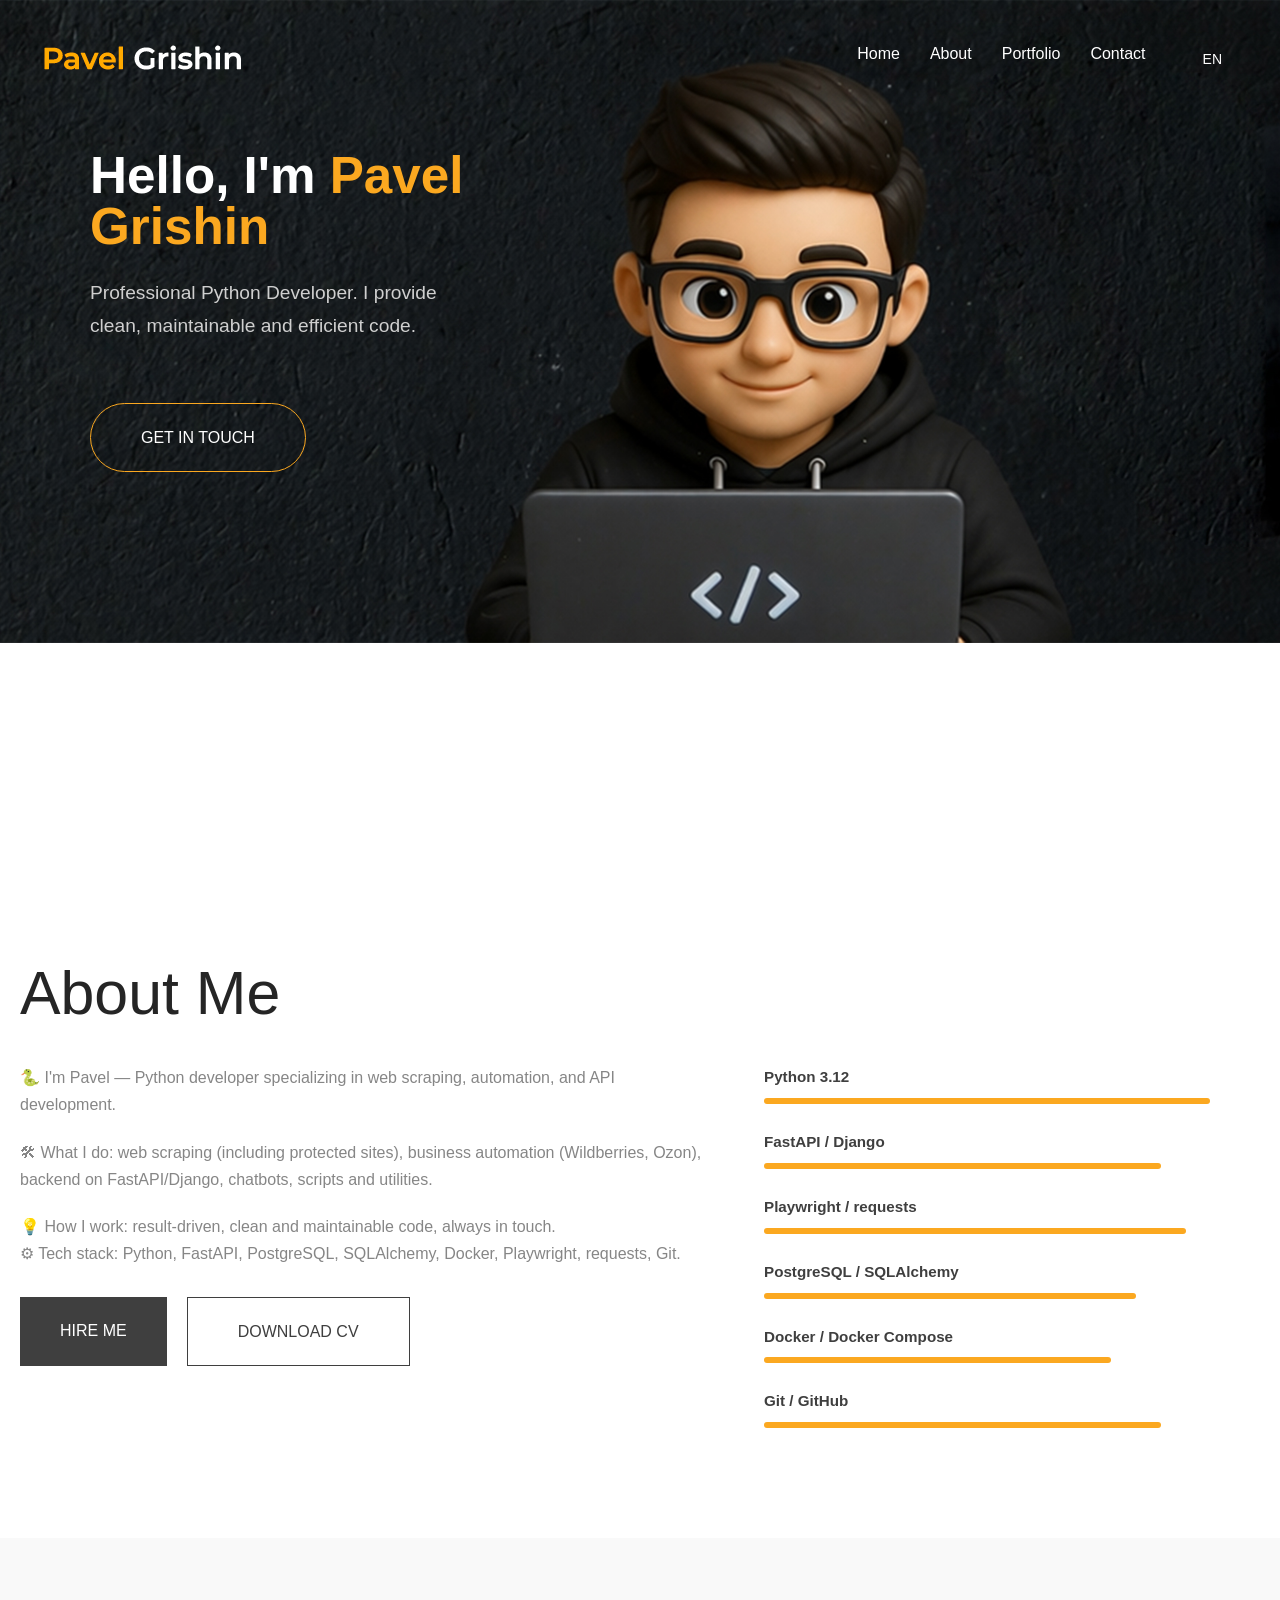
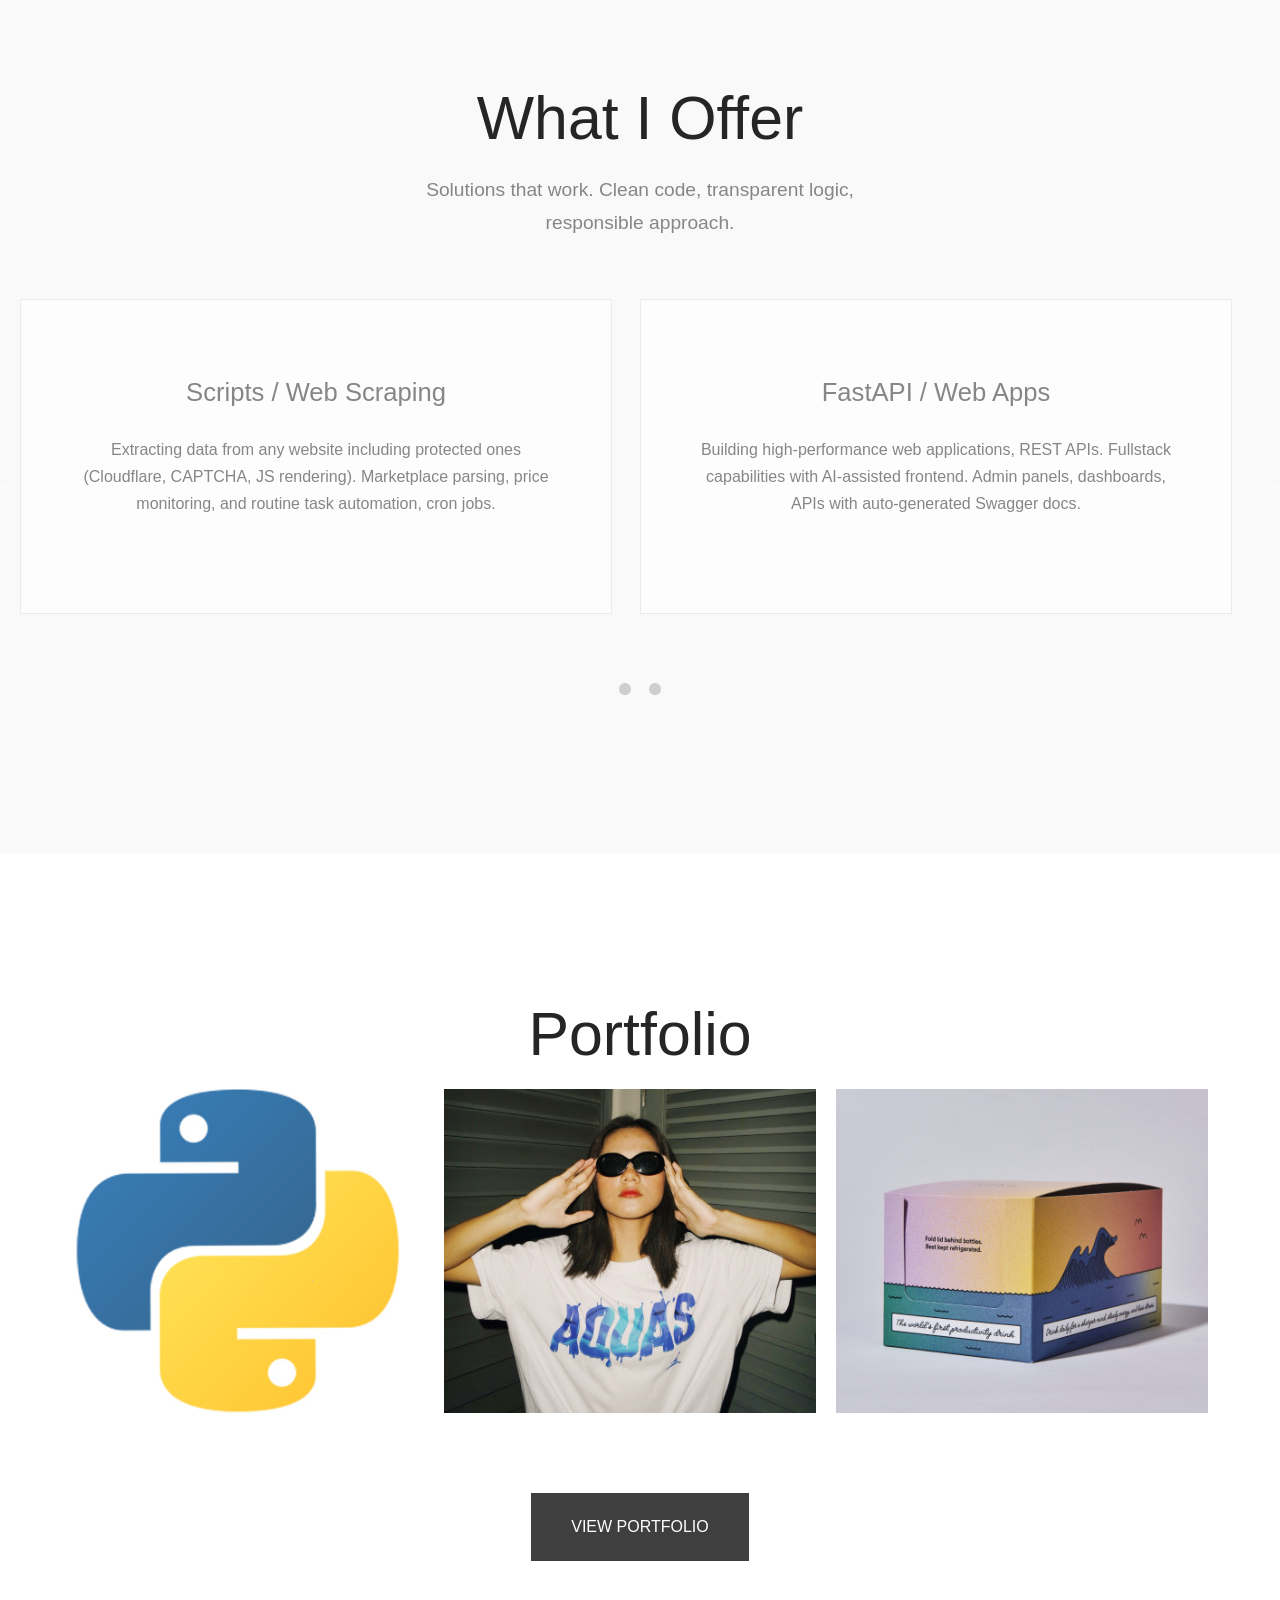
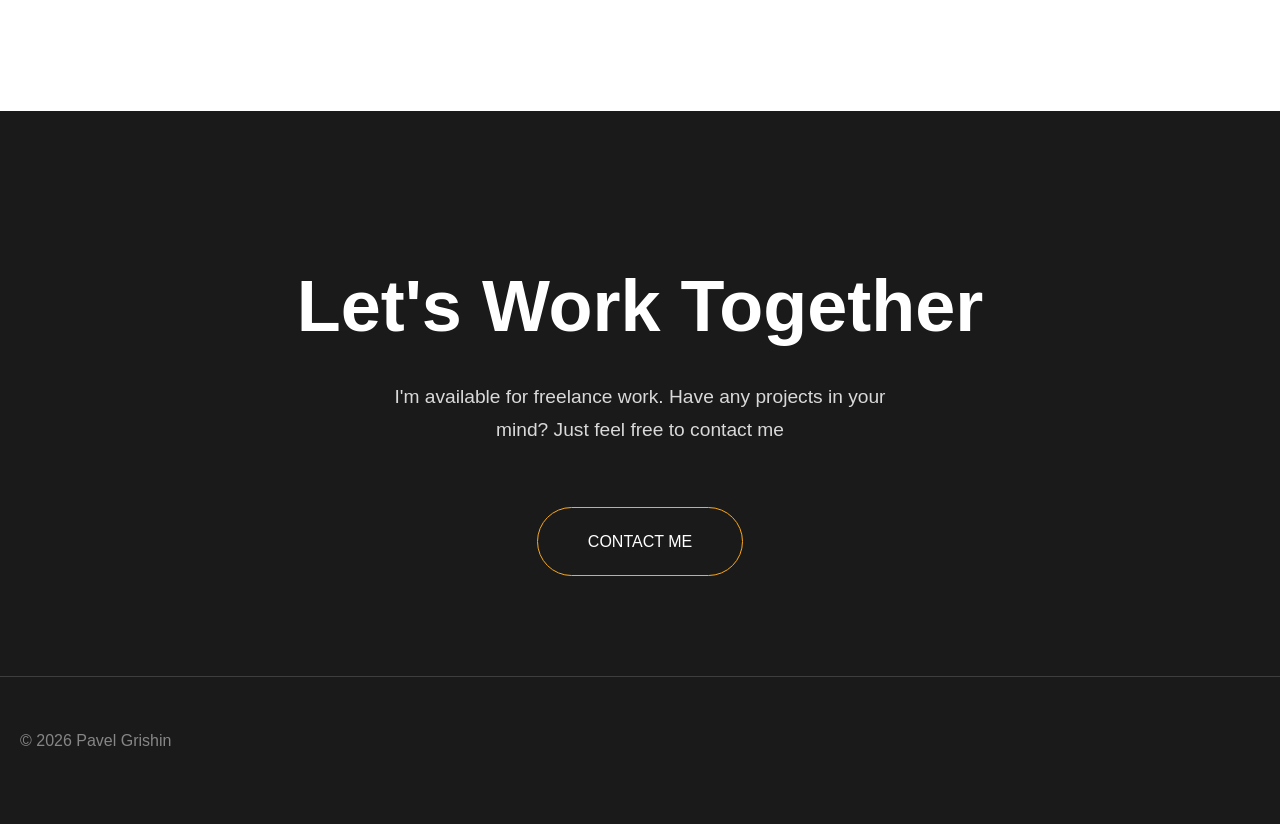
==== templates/index.html @ ac342a8e "Create admin panel" ====
<!DOCTYPE html>
<html>
<head>
	<title>Portfolio V2</title>

    <meta charset="utf-8">
    <meta http-equiv="X-UA-Compatible" content="IE=edge">
    <meta name="viewport" content="width=device-width, initial-scale=1.0">
    <meta name="format-detection" content="telephone=no">
    <meta name="apple-mobile-web-app-capable" content="yes">
    <meta name="author" content="">
    <meta name="keywords" content="">
    <meta name="description" content="">

    <link rel="stylesheet" type="text/css" href="../static/css/normalize.css">
	<link rel="stylesheet" type="text/css" href="../static/icomoon/icomoon.css">
    <link rel="stylesheet" type="text/css" href="../static/css/vendor.css">
    <link rel="stylesheet" type="text/css" href="../static/style.css">

	<!-- script
	================================================== -->
	<script src="../static/js/modernizr.js"></script>

    <script>
        document.addEventListener('DOMContentLoaded', function() {

            // Закрытие по крестику и фону
            var modal = document.getElementById('portfolioModal');
            if (!modal) return;

            modal.querySelector('.modal-close').addEventListener('click', function() {
                modal.classList.remove('active');
                document.body.style.overflow = '';
            });

            modal.querySelector('.modal-backdrop').addEventListener('click', function() {
                modal.classList.remove('active');
                document.body.style.overflow = '';
            });

            // Escape
            document.addEventListener('keydown', function(e) {
                if (e.key === 'Escape') {
                    document.getElementById('portfolioModal').classList.remove('active');
                    document.body.style.overflow = '';
                }
            });

            // Карточки — блокируем переходы + вешаем открытие
            document.querySelectorAll('.tab-element figure[data-project-id]').forEach(function(f) {
                var id = f.getAttribute('data-project-id');

                f.addEventListener('click', function(e) {
                    e.preventDefault();
                    e.stopPropagation();

                    // Проверяем, загрузился ли основной скрипт с данными
                    if (typeof openPortfolioModal === 'function') {
                        openPortfolioModal(id);
                    }
                });
            });
        });
    </script>
    <!-- ============================================ -->

</head>
<body>

<div id="entire-wrapper">

<header id="header">
	<div class="header-wrap">
		<div class="main-logo">
			<a href="#">
				<img src="../static/images/main-logo.png" alt="logo">
			</a>
		</div><!--main-logo-->

		<nav id="navbar">
			<div class="top-menu" id="navigation">
				<ul class="menu-list">
					<li class="menu-item active"><a href="#home" data-effect="Home">Home</a></li>
					<li class="menu-item"><a href="#about-me" class="nav-link" data-effect="About Me">About</a></li>
					<li class="menu-item"><a href="#portfolio" class="nav-link" data-effect="Portfolio">Portfolio</a></li>
					<li class="menu-item"><a href="#contact" class="nav-link" data-effect="Contact">Contact</a></li>
				</ul>

				<div class="menu-icon">
					<a href="javascript:void(0);" class="bar-icon" onclick="e">
				    	<i class="icon icon-segment"></i>
				 	</a>
					<a href="javascript:void(0);" class="bar-icon" onclick="e">
				    	<i class="icon icon-close"></i>
				 	</a>
				</div>

			</div>
		</nav>

		<div class="lang-item">
    		<div class="lang-dropdown">
				<button class="lang-btn" id="langBtn">
            		EN <i class="icon icon-arrow-down"></i>
				</button>
        		<div class="lang-menu" id="langMenu">
            		<div data-lang="en">en English</div>
            		<div data-lang="ru">ru Русский</div>
				</div>
			</div>
		</div>

	</div><!--header-wrap-->
</header>

<div id="billboard">
	<img src="../static/images/main-banner.jpg" alt="post" class="banner-image">
	<div class="banner-content">

		<div class="banner-header">
			<h1>Hello, I’m <span class="colored">Pavel Grishin</span></h1>
			<p>Professional Python Developer. I provide clean, maintainable and efficient code.</p>
			<div class="btn-wrap">
				<a href="#" class="btn-outline-orange btn-pill">Get in touch</a>
			</div>
			<div class="socila-links">
    		<ul>
        		<li>
            		<a href="https://github.com/PavelGRI333" target="_blank">
                		<span class="iconify" data-icon="mdi:github"></span>
            		</a>
        		</li>
        		<li>
            		<a href="https://linkedin.com/in/PavelGRI333" target="_blank">
                		<span class="iconify" data-icon="mdi:linkedin"></span>
            		</a>
        		</li>
        		<li>
            		<a href="https://t.me/pavelgrishin" target="_blank">
                		<span class="iconify" data-icon="mdi:telegram"></span>
            		</a>
        		</li>
    		</ul>
			</div><!--socila-links-->
		</div><!--banner-header-->

	</div>
</div><!--billboard-->

<main id="main">

<section id="about-me">
	<div class="container">
		<div class="row">
			<div class="inner-content">
				<div class="section-header">
					<h2 class="section-title">About Me</h2>
				</div>
				<div class="person-information">
					<div class="description">
						<p>🐍 Python developer specializing in <strong>web scraping, automation, and API development</strong>.</p>
						<p><strong>🛠 Core:</strong> parsing (protected sites), business automation (WB/Ozon), backend (FastAPI/Django), chatbots, scripts.</p>
						<p><strong>💡 How I work:</strong> result-driven, clean code, always in touch.<br>
						<strong>⚙ Stack:</strong> Python, FastAPI, PostgreSQL, Docker, Playwright, Git.</p>
						<div class="general-button">
							<div class="btn-wrap">
								<a href="#" class="btn-accent">Hire Me</a>
							</div>
							<div class="btn-wrap">
								<a href="#" class="btn-outline-dark">Download CV</a>
							</div>
						</div>
					</div>
					<div class="skill-chart">
						<ul class="skill-chart-list">
    						<li>
								<div class="skill-title">Python 3.12</div>
								<span class="skill ninety-percent"></span>
    						</li>
    						<li>
        						<div class="skill-title">FastAPI / Django</div>
        						<span class="skill eighty-percent"></span>
													</li>
    						<li>
        						<div class="skill-title">Playwright / requests</div>
        						<span class="skill eighty-five-percent"></span>
    						</li>
    						<li>
        						<div class="skill-title">PostgreSQL / SQLAlchemy</div>
        						<span class="skill seventy-five-percent"></span>
    						</li>
    						<li>
       						<div class="skill-title">Docker / Docker Compose</div>
        						<span class="skill seventy-percent"></span>
    						</li>
    						<li>
        						<div class="skill-title">Git / GitHub</div>
        						<span class="skill eighty-percent"></span>
    						</li>
						</ul>
					</div>
				</div><!--person-information-->
			</div><!--inner-content-->
		</div>
	</div>
</section>

<section id="services">
	<div class="container">
		<div class="row">
			<div class="inner-content">
				<div class="section-header align-center">
					<h2 class="section-title">What I Offer</h2>
					<p>Things that I can do for my clients. Just make your good trust I love to provide quality works.</p>
				</div>
				<div class="service-slider grid">
					<div class="column">
						<span class="iconify" data-icon="devicon:python"></span>
						<h3>Scripts / Web scraping</h3>
						<p>Extracting data from any website including protected ones (Cloudflare, CAPTCHA, JS rendering). Marketplace parsing, price monitoring, and routine task automation, cron jobs.</p>
					</div>
					<div class="column">
						<span class="iconify" data-icon="devicon:fastapi"></span>
						<h3>FastAPI / Web Apps</h3>
						<p>Building high-performance web applications, REST APIs. Fullstack capabilities with AI-assisted frontend. Admin panels, dashboards, APIs with auto-generated Swagger docs.</p>
					</div>								
					<div class="column">
						<span class="iconify" data-icon="devicon:android"></span>
						<h3>Chatbots</h3>
						<p>Building smart bots for any platform with bot API: Telegram, Discord, etc. From simple to complex multi-step workflows with payments, notifications, and DB integration.</p>
					</div>	
					<div class="column">
						<span class="iconify" data-icon="devicon:docker"></span>
						<h3>Deployment / VPS Setup</h3>
						<p>Deploying and configuring services on VPS: Uvicorn/Gunicorn, PostgreSQL, Redis, Kafka, Docker & Docker-Compose for reproducible environments.</p>
					</div>
				</div><!--services-content-->
			</div>
		</div>
	</div>		
</section>

<section id="portfolio">			
    <div class="container">
        <div class="row">
            <div class="inner-content">

                <div class="section-header align-center">
                    <h2 class="section-title">Portfolio</h2>
                </div>

                <div class="tab-content">
                    <div id="all" data-tab-content class="active">
                        <div class="tab-element">

                            <figure data-project-id="automation-1">
                                <span style="cursor:pointer; display:block;">
                                    <img src="../static/images/tab1.jpg" class="tab-image" alt="Async Monitoring">
								</span>
                                <figcaption>
                                    <div class="caption">
                                        <h3>Async Monitoring & Alert System</h3>
                                        <span class="category">Web Scraping · Email Notification</span>
                                    </div>
                                    <span class="btn-arrow light" style="cursor:pointer;">
                                        <i class="icon icon-arrow-right"></i>
									</span>
                                </figcaption>
                            </figure>

                            <figure data-project-id="automation-2">
                                <span style="cursor:pointer; display:block;">
                                    <img src="../static/images/tab2.jpg" class="tab-image" alt="Q&A Backend API">
                                </span>
                                <figcaption>
                                    <div class="caption">
                                        <h3>Q&A Backend API</h3>
                                        <span class="category">Backend / FastAPI</span>
                                    </div>
                                    <span class="btn-arrow light">
            							<i class="icon icon-arrow-right"></i>
        							</span>
                                </figcaption>
                            </figure>

                            <figure data-project-id="project-3">
                                <span style="cursor:pointer; display:block;">
                                    <img src="../static/images/tab3.jpg" class="tab-image" alt="Project 3">
								</span>
                                <figcaption>
                                    <div class="caption">
                                        <h3>Personal Portfolio Website</h3>
                                        <span class="category">Fullstack / DevOps</span>
                                    </div>
                                    <span class="btn-arrow light">
            							<i class="icon icon-arrow-right"></i>
        							</span>
                                </figcaption>
                            </figure>

                        </div>
                    </div>
                </div>

                <div class="btn-wrap align-center">
                    <a href="#" class="btn-accent">View Portfolio</a>
                </div>

            </div>
        </div>
    </div>
</section>

<section id="contact">
	<div class="container">
		<div class="row">
			<div class="inner-content">
				<h2>Let’s work together</h2>
				<p>I’m available for freelance work. Have any projects in your mind? Just feel free to contact me</p>
				<div class="btn-wrap align-center">
					<a href="#" class="btn-outline-orange btn-pill">Contact me</a>
				</div>
			</div>
		</div>
	</div>
</section>

</main>

<div id="footer-bottom">
	<div class="container">
		<div class="row">
			<div class="inner-content">
				<div class="grid">
					<div class="copyright">
						<p>© 2026 Pavel Grishin</p>
					</div>
					<div class="social-links">
    					<ul>
        					<li>
            					<a href="https://github.com/pavelgrishin" target="_blank">
                					<span class="iconify" data-icon="mdi:github"></span>
            					</a>
        					</li>
        					<li>
            					<a href="https://linkedin.com/in/pavelgrishin" target="_blank">
                					<span class="iconify" data-icon="mdi:linkedin"></span>
            					</a>
        					</li>
        					<li>
            					<a href="https://t.me/pavelgrishin" target="_blank">
                					<span class="iconify" data-icon="mdi:telegram"></span>
								</a>
        					</li>
    					</ul>
					</div>
				</div>

			</div><!--footer-bottom-content-->			
		</div>
	</div>
</div>

</div><!--entire-wrapper-->


    <script src="../static/js/jquery-1.11.0.min.js"></script>
    <script src="https://code.iconify.design/2/2.0.3/iconify.min.js"></script>
    <script src="../static/js/plugins.js"></script>
    <script src="../static/js/script.js"></script>

    <!-- Portfolio Modal Window -->
    <div id="portfolioModal" class="portfolio-modal">
        <div class="modal-backdrop"></div>
        <div class="modal-dialog">
            <button class="modal-close">&times;</button>

            <div class="modal-image">
                <img src="" alt="" id="modalImg">
            </div>

            <div class="modal-body">
                <span class="modal-category" id="modalCategory"></span>
                <h2 class="modal-title" id="modalTitle"></h2>
                <div class="modal-description" id="modalDescription"></div>

                <div class="modal-tech-stack" id="modalTech"></div>

                <div class="modal-links">
                    <a href="#" class="btn-accent" id="modalDemo" target="_blank">Live Demo</a>
                    <a href="#" class="btn-outline-dark" id="modalGitHub" target="_blank">View Code</a>
                </div>
            </div>
        </div>
    </div>

	<script>
    document.querySelectorAll('.tab-element figure[data-project-id]').forEach(function(f) {
        f.onclick = function() {
            return false;  // блокируем любые переходы мгновенно
        };
    });
	</script>

</body>

<div id="contactModal" class="modal">
    <div class="modal-content" style="max-width:500px;">
        <div class="modal-header">
            <h3>📧 Связаться со мной</h3>
            <span class="close-modal" onclick="closeContactModal()">&times;</span>
        </div>
        <div class="modal-body">
            <form id="contactForm">
                <input type="text" id="contactName" placeholder="Ваше имя" required style="width:100%; padding:12px; margin-bottom:15px; border:1px solid #ddd; border-radius:5px;">
                <input type="email" id="contactEmail" placeholder="Ваш Email" required style="width:100%; padding:12px; margin-bottom:15px; border:1px solid #ddd; border-radius:5px;">
                <textarea id="contactMessage" placeholder="Ваше сообщение" required rows="5" style="width:100%; padding:12px; margin-bottom:15px; border:1px solid #ddd; border-radius:5px;"></textarea>

                <!-- hCaptcha виджет -->
                <div class="h-captcha" data-sitekey="10000000-ffff-ffff-ffff-000000000001"></div>

                <button type="submit" style="background:#fba820; color:white; padding:12px 30px; border:none; border-radius:30px; cursor:pointer; width:100%; margin-top:15px;">
                    📩 Отправить сообщение
                </button>
            </form>
        </div>
    </div>
</div>

<script src="https://js.hcaptcha.com/1/api.js" async defer></script>

<script>
    // Открытие модального окна при клике на кнопку "Contact me"
    const contactBtn = document.querySelector('#contact .btn-outline-orange');
    const contactModal = document.getElementById('contactModal');

    if (contactBtn) {
        contactBtn.addEventListener('click', function(e) {
            e.preventDefault();
            contactModal.classList.add('active');
        });
    }

    function closeContactModal() {
        contactModal.classList.remove('active');
    }

    // Обработка отправки формы
    const contactForm = document.getElementById('contactForm');
    if (contactForm) {
        contactForm.addEventListener('submit', async function(e) {
            e.preventDefault();

            // Получаем токен от hCaptcha
            const captchaResponse = document.querySelector('[name="h-captcha-response"]')?.value;

            if (!captchaResponse) {
                alert('⚠️ Пожалуйста, подтвердите, что вы не робот');
                return;
            }

            // Собираем данные
            const formData = {
                name: document.getElementById('contactName').value.trim(),
                email: document.getElementById('contactEmail').value.trim(),
                description: document.getElementById('contactMessage').value.trim(),
                'h-captcha-response': captchaResponse
            };

            // Валидация
            if (!formData.name || !formData.email || !formData.description) {
                alert('⚠️ Пожалуйста, заполните все поля');
                return;
            }

            // Блокируем кнопку
            const submitBtn = contactForm.querySelector('button[type="submit"]');
            const originalText = submitBtn.textContent;
            submitBtn.disabled = true;
            submitBtn.textContent = '⏳ Отправка...';

            try {
                const response = await fetch('/api/v1/contacts', {
                    method: 'POST',
                    headers: { 'Content-Type': 'application/json' },
                    body: JSON.stringify(formData)
                });

                if (response.ok) {
                    alert('✅ Сообщение успешно отправлено! Я свяжусь с вами в ближайшее время.');
                    contactForm.reset();
                    closeContactModal();
                    // Сбрасываем капчу
                    if (typeof hcaptcha !== 'undefined') {
                        hcaptcha.reset();
                    }
                } else {
                    const error = await response.json();
                    alert('❌ Ошибка: ' + (error.detail || 'Попробуйте позже'));
                    // Сбрасываем капчу при ошибке
                    if (typeof hcaptcha !== 'undefined') {
                        hcaptcha.reset();
                    }
                }
            } catch (error) {
                console.error('Ошибка:', error);
                alert('❌ Ошибка соединения с сервером. Проверьте подключение.');
            } finally {
                submitBtn.disabled = false;
                submitBtn.textContent = originalText;
            }
        });
    }

    // Закрытие модалки по клику вне окна
    document.querySelectorAll('.modal').forEach(modal => {
        modal.addEventListener('click', function(e) {
            if (e.target === modal) {
                modal.classList.remove('active');
                if (typeof hcaptcha !== 'undefined') {
                    hcaptcha.reset();
                }
            }
        });
    });

    // Закрытие по Escape
    document.addEventListener('keydown', function(e) {
        if (e.key === 'Escape') {
            const modal = document.getElementById('contactModal');
            if (modal) modal.classList.remove('active');
        }
    });
</script>

<style>
    .modal {
        display: none;
        position: fixed;
        top: 0;
        left: 0;
        width: 100%;
        height: 100%;
        background: rgba(0, 0, 0, 0.85);
        z-index: 10000;
        align-items: center;
        justify-content: center;
    }
    .modal.active {
        display: flex;
    }
    .modal-content {
        background: white;
        border-radius: 12px;
        max-width: 500px;
        width: 90%;
        max-height: 90vh;
        overflow-y: auto;
        box-shadow: 0 20px 40px rgba(0,0,0,0.3);
    }
    .modal-header {
        background: #fba820;
        padding: 15px 20px;
        color: white;
        display: flex;
        justify-content: space-between;
        align-items: center;
        border-radius: 12px 12px 0 0;
    }
    .modal-header h3 {
        margin: 0;
        color: white;
    }
    .modal-header .close-modal {
        cursor: pointer;
        font-size: 28px;
        line-height: 1;
    }
    .modal-body {
        padding: 25px;
    }
    .modal-body input, .modal-body textarea {
        font-family: inherit;
    }
    .h-captcha {
        margin: 15px 0;
        display: flex;
        justify-content: center;
    }
</style>

</html>
</body>
</html>
---- static/icomoon/icomoon.css ----
@font-face {
  font-family: 'icomoon';
  src:  url('fonts/icomoon.eot?j3ffgd');
  src:  url('fonts/icomoon.eot?j3ffgd#iefix') format('embedded-opentype'),
    url('fonts/icomoon.ttf?j3ffgd') format('truetype'),
    url('fonts/icomoon.woff?j3ffgd') format('woff'),
    url('fonts/icomoon.svg?j3ffgd#icomoon') format('svg');
  font-weight: normal;
  font-style: normal;
  font-display: block;
}

[class^="icon-"], [class*=" icon-"] {
  /* use !important to prevent issues with browser extensions that change fonts */
  font-family: 'icomoon' !important;
  speak: never;
  font-style: normal;
  font-weight: normal;
  font-variant: normal;
  text-transform: none;
  line-height: 1;

  /* Better Font Rendering =========== */
  -webkit-font-smoothing: antialiased;
  -moz-osx-font-smoothing: grayscale;
}

.icon-close:before {
  content: "\e910";
}
.icon-arrow-left:before {
  content: "\e900";
}
.icon-arrow-right:before {
  content: "\e901";
}
.icon-bird:before {
  content: "\e902";
  color: #767676;
}
.icon-squirrel:before {
  content: "\e903";
  color: #767676;
}
.icon-brain:before {
  content: "\e904";
  color: #767676;
}
.icon-guitar:before {
  content: "\e905";
  color: #767676;
}
.icon-hand:before {
  content: "\e906";
  color: #767676;
}
.icon-apple:before {
  content: "\e907";
  color: #767676;
}
.icon-flower-1:before {
  content: "\e908";
  color: #767676;
}
.icon-half-cirlce:before {
  content: "\e909";
  color: #767676;
}
.icon-finger-print:before {
  content: "\e90a";
  color: #767676;
}
.icon-cone:before {
  content: "\e90b";
  color: #767676;
}
.icon-tooth:before {
  content: "\e90c";
  color: #767676;
}
.icon-drink:before {
  content: "\e90d";
  color: #767676;
}
.icon-twitter:before {
  content: "\f099";
}
.icon-facebook:before {
  content: "\f09a";
}
.icon-facebook-f:before {
  content: "\f09a";
}
.icon-youtube-play:before {
  content: "\f16a";
}
.icon-behance-square:before {
  content: "\f1b5";
}
.icon-pinterest-p:before {
  content: "\f231";
}
.icon-arrow-top:before {
  content: "\e90e";
}
.icon-segment:before {
  content: "\e90f";
}
---- static/css/vendor.css ----
/*--------------------------------------------------------------
/** 9. Slick Slider Css
--------------------------------------------------------------*/

@charset 'UTF-8';
/* Slider */
.slick-loading .slick-list
{
    background: #fff url('./ajax-loader.gif') center center no-repeat;
}

/* Arrows */
.slick-prev,
.slick-next
{
    font-size: 0;
    line-height: 0;

    position: absolute;
    top: 50%;

    display: block;

    width: 20px;
    height: 20px;
    padding: 0;
    -webkit-transform: translate(0, -50%);
    -ms-transform: translate(0, -50%);
    transform: translate(0, -50%);

    cursor: pointer;

    color: transparent;
    border: none;
    outline: none;
    background: transparent;
}
.slick-prev:hover,
.slick-prev:focus,
.slick-next:hover,
.slick-next:focus
{
    color: transparent;
    outline: none;
    background: transparent;
}
.slick-prev:hover:before,
.slick-prev:focus:before,
.slick-next:hover:before,
.slick-next:focus:before
{
    opacity: 1;
}
.slick-prev.slick-disabled:before,
.slick-next.slick-disabled:before
{
    opacity: .25;
}

.slick-prev:before,
.slick-next:before
{
    font-family: 'slick';
    font-size: 20px;
    line-height: 1;

    opacity: .75;
    color: white;

    -webkit-font-smoothing: antialiased;
    -moz-osx-font-smoothing: grayscale;
}

.slick-prev
{
    left: -25px;
}
[dir='rtl'] .slick-prev
{
    right: -25px;
    left: auto;
}
.slick-prev:before
{
    content: '←';
}
[dir='rtl'] .slick-prev:before
{
    content: '→';
}

.slick-next
{
    right: -25px;
}
[dir='rtl'] .slick-next
{
    right: auto;
    left: -25px;
}
.slick-next:before
{
    content: '→';
}
[dir='rtl'] .slick-next:before
{
    content: '←';
}

/* Dots */
.slick-dotted.slick-slider
{
    margin-bottom: 30px;
}

.slick-dots
{
    position: absolute;
    bottom: -25px;

    display: block;

    width: 100%;
    padding: 0;
    margin: 0;

    list-style: none;

    text-align: center;
}
.slick-dots li
{
    position: relative;

    display: inline-block;

    width: 20px;
    height: 20px;
    margin: 0 5px;
    padding: 0;

    cursor: pointer;
}
.slick-dots li button
{
    font-size: 0;
    line-height: 0;

    display: block;

    width: 20px;
    height: 20px;
    padding: 5px;

    cursor: pointer;

    color: transparent;
    border: 0;
    outline: none;
    background: transparent;
}
.slick-dots li button:hover,
.slick-dots li button:focus
{
    outline: none;
}
.slick-dots li button:hover:before,
.slick-dots li button:focus:before
{
    opacity: 1;
}
.slick-dots li button:before
{
    font-family: 'slick';
    font-size: 6px;
    line-height: 20px;

    position: absolute;
    top: 0;
    left: 0;

    width: 20px;
    height: 20px;

    content: '•';
    text-align: center;

    opacity: .25;
    color: black;

    -webkit-font-smoothing: antialiased;
    -moz-osx-font-smoothing: grayscale;
}
.slick-dots li.slick-active button:before
{
    opacity: .75;
    color: black;
}

/* Slider */
.slick-slider
{
    position: relative;

    display: block;
    box-sizing: border-box;

    -webkit-user-select: none;
       -moz-user-select: none;
        -ms-user-select: none;
            user-select: none;

    -webkit-touch-callout: none;
    -khtml-user-select: none;
    -ms-touch-action: pan-y;
        touch-action: pan-y;
    -webkit-tap-highlight-color: transparent;
}

.slick-list
{
    position: relative;

    display: block;
    overflow: hidden;

    margin: 0;
    padding: 0;
}
.slick-list:focus
{
    outline: none;
}
.slick-list.dragging
{
    cursor: pointer;
    cursor: hand;
}

.slick-slider .slick-track,
.slick-slider .slick-list
{
    -webkit-transform: translate3d(0, 0, 0);
       -moz-transform: translate3d(0, 0, 0);
        -ms-transform: translate3d(0, 0, 0);
         -o-transform: translate3d(0, 0, 0);
            transform: translate3d(0, 0, 0);
}

.slick-track
{
    position: relative;
    top: 0;
    left: 0;

    display: block;
    margin-left: auto;
    margin-right: auto;
}
.slick-track:before,
.slick-track:after
{
    display: table;

    content: '';
}
.slick-track:after
{
    clear: both;
}
.slick-loading .slick-track
{
    visibility: hidden;
}

.slick-slide
{
    display: none;
    float: left;

    height: 100%;
    min-height: 1px;
}
[dir='rtl'] .slick-slide
{
    float: right;
}
.slick-slide img
{
    display: block;
}
.slick-slide.slick-loading img
{
    display: none;
}
.slick-slide.dragging img
{
    pointer-events: none;
}
.slick-initialized .slick-slide
{
    display: block;
}
.slick-loading .slick-slide
{
    visibility: hidden;
}
.slick-vertical .slick-slide
{
    display: block;

    height: auto;

    border: 1px solid transparent;
}
.slick-arrow.slick-hidden {
    display: none;
}
---- static/style.css ----
/*--------------------------------------------------------------
/** 1. Base Styles
--------------------------------------------------------------*/
*, *::before, *::after {
  -webkit-box-sizing: border-box;
  -moz-box-sizing: border-box;
  box-sizing: border-box;
}
html {
  box-sizing: border-box;
}
body {
  font-family: "Open Sans", sans-serif;
  font-size: 16px;
  line-height: 1.7;
  color: #868686;
}
body.no-scroll {
    overflow: hidden;
}
a {
  color: #111;
  text-decoration: none;
}
a:hover {
  text-decoration: none;
}
ul, ol {
  margin-top: 0;
  margin-bottom: 10px;
  margin-left: 0;
  padding: 0;
  list-style: none;
}
ul ul,
ol ul,
ul ol,
ol ol {
  margin-top: 5px;
  margin-bottom: 0;
}
ul li, ol li {
  margin-bottom: 5px;
  outline: 0;
}
ul li.active a{
  color: #daa556;
}
ul li:last-child,
ol li:last-child {
  margin-bottom: 0;
}
dl {
  margin-top: 0;
  margin-bottom: 2rem;
}
dt,
dd {
  line-height: 1.42857143;
}
dt {
  font-weight: bold;
}
dd {
  margin-left: 0;
}
button, input, select, textarea {
  font-family: inherit;
  font-size: inherit;
  line-height: inherit;
  outline: 0;
}
figure {
  margin: 0;
}
img {
  display: inline-block;
  border: 0;
  max-width: 100%;
  height: auto;
  vertical-align: middle;
}
::selection {
  background: rgba(0,0,0,0.8);
  color: #fff;
  text-shadow: none;
}
::-moz-selection {
  background: rgba(0,0,0,0.8);
  color: #fff;
  text-shadow: none;
}
::-webkit-input-placeholder {
  color: #000; /* WebKit browsers */
  -webkit-transition: color .2s;
  transition: color .2s;
}
::-moz-placeholder {
  color: #000; /* Mozilla Firefox 19+ */
  -webkit-transition: color .2s;
  transition: color .2s;
}
:-ms-input-placeholder {
  color: #000;/* Internet Explorer 10+ */
  -webkit-transition: color .2s;
  transition: color .2s;
}
::placeholder {
  color: #000;
  -webkit-transition: color .2s;
  transition: color .2s;
}

/* - Floating & Alignment
------------------------------------------------------------- */
.align-left {
  float: left;
  text-align: left;
}
.align-right {
  float: right;
  text-align: right;
}
.align-center {
  display: block;
  margin-left: auto;
  margin-right: auto;
  text-align: center;
  justify-content: center;
}

/*--------------------------------------------------------------
/** 3. Typography
--------------------------------------------------------------*/

h1, .h1, h2, .h2, h3, .h3, h4, .h4, h5, .h5, h6, .h6 {
  line-height: 1.2;
  font-family: "Source Sans Pro", Roboto, sans-serif;
  text-transform: capitalize;
}
h1, h2, h3 {
  margin: 0 0 25px;
}
h5, h6 {
  letter-spacing: 1px;
}
h1, .h1 {
  font-size: 2.5em;
  line-height: 1.4;
}
h2, .h2 {
  font-size: 1.5em;
  line-height: 1.4;
}
h3, .h3 {
  font-size: 1.4em;
  line-height: 1.4;
}
h4, .h4 {
  font-size: 1.1em;
  line-height: 1.4;
}
h5, .h5 {
  font-size: .83em;
  line-height: 1.25;
}
h6, .h6 {
  font-size: .67em;
  line-height: 1.1;
}
h1 a, h2 a, h3 a, h4 a, h5 a, h6 a {
  font-weight: inherit;
  color: inherit;
  text-decoration: none;
}
p {
   margin: 0 0 20px 0;
}
p:empty {
  display: none;
}
small {
  font-size: 85%;
}
mark {
  background-color: #fcf8e3;
  padding: 0.28rem;
}
dfn, cite, em, i {
  font-style: italic;
}
code, kbd, var {
  font-size: 14px;
}
code {
  background-color: #f9f2f4;
}
abbr {
  border-bottom: 0.1px dotted #666;
  cursor: help;
}
::placeholder {
    color: #494949;
}


/*--------------------------------------------------------------*/

/* - Button
------------------------------------------------------------- */
.btn-wrap {
    display: flex;
}
.btn-wrap a {
    font-weight: 500;
    text-transform: uppercase;  
}
.btn-normal {
    color: #3f3f3f;
}
.btn-accent {
    background-color: #3f3f3f;
    color: #fff;
    padding: 20px 40px;
}
.btn-accent:hover {
    background-color: #fba820;
}
.btn-orange {
    background-color: #e9663c;
    color: #fff;
}
.btn-orange:hover {
    background-color: #c56a4d;
    color: #fff;
}
.btn-submit {
    background: #393939;
    color: #fff;
}
.btn-submit:hover {
    background: #000;
    color: #fff;
}
.btn-pill {
    border-radius: 50px;
}
.btn-outline-orange {
    border: 1px solid #FBA820;
    color: #fff;
    padding: 20px 50px;
}
.btn-outline-orange:hover {
    background: #FBA820;
}
.btn-outline-dark {
    border: 1px solid #3f3f3f;
    color: #3f3f3f;
    padding: 20px 50px;
}
.btn-outline-dark:hover {
    background-color: #3f3f3f;
    color: #f5f5f5;
}
.btn-outline-light {
    border: 1px solid #f5f5f5;
    color: #f5f5f5;
    padding: 20px 50px;
}
.btn-outline-light:hover {
    background-color: #f5f5f5;
    color: #3f3f3f;
}
.btn-arrow {
    background: none; 
}
.btn-arrow.light {
    color: #fff;
}

/*--- Icon Animation
-----------------------------------------------*/
.hvr-icon-forward {
    -webkit-transform: perspective(1px) translateZ(0);
    transform: perspective(1px) translateZ(0);
    -webkit-transition-duration: 0.1s;
    transition-duration: 0.1s;
}
[class^="hvr-"] {
    cursor: pointer;
    -webkit-font-smoothing: antialiased;
    -moz-osx-font-smoothing: grayscale;
}
.hvr-icon-forward .icon {
    display: inline-block;
    text-rendering: auto;
    -webkit-font-smoothing: antialiased;
    -moz-osx-font-smoothing: grayscale;
}
.hvr-icon-forward .hvr-icon {
    -webkit-transform: translateZ(0);
    transform: translateZ(0);
    -webkit-transition-duration: 0.1s;
    transition-duration: 0.1s;
    -webkit-transition-property: transform;
    transition-property: transform;
    -webkit-transition-timing-function: ease-out;
    transition-timing-function: ease-out;
}
.hvr-icon-forward:hover .hvr-icon, 
.hvr-icon-forward:focus .hvr-icon, 
.hvr-icon-forward:active .hvr-icon {
    -webkit-transform: translateX(4px);
    transform: translateX(4px);
}


/*--- Section Title
-----------------------------------------------*/
.section-title {
    font-size: 3.8em;
    line-height: 1;
    font-weight: 500;
    color: #252525;
}
.section-title.light {
    color: #fff;
}

/*----- Grid Layout
--------------------------------------------------------------*/
.container {
    max-width: 1280px;
    padding-right: 15px;
    padding-left: 15px;
    margin-right: auto;
    margin-left: auto;
}
.row {
    display:-ms-flexbox;
    display:flex;
    -ms-flex-wrap:wrap;
    flex-wrap:wrap;
    margin-right: -15px;
    margin-left: -15px;
}
.inner-content {
    width: 100%;
    padding: 0 20px;
}
.grid {
    display: flex;
    justify-content: space-between;   
}


/*----- Header Menu
--------------------------------------------------------------*/
#header .header-wrap {
    position: absolute;
    padding: 40px;
    width: 100%;
    display: flex;
    justify-content: space-between;
    top: 0;
    z-index: 2;
}
.header-wrap .top-menu ul {
    display: flex;
    margin: 0;
}
.header-wrap .top-menu li {
    margin-right: 30px;
}
.header-wrap .top-menu a {
    font-size: 1em;
    color: #fff;
    text-decoration: none;
    padding-bottom: 5px;
}
.header-wrap .top-menu a:hover {
    border-bottom: 1px solid #FBA820;
}


/*------ Nav Icon
------------------------------------------*/
#navbar .menu-icon {
    display: none;
}
#navbar {
    margin-left: auto; /* Прижимает меню вправо */
    margin-right: 15px; /* Отступ от языка */
}

.lang-item {
    margin-left: 0; /* Убираем лишние отступы */
}
@media screen and (max-width: 1080px) {  
  #navbar .menu-icon {
      display: block;
  }
  .top-menu .menu-icon .icon-segment,
  .top-menu.menu-bar .menu-icon .icon-close {
      display: block;
  }
  .top-menu.menu-bar .menu-icon .icon-segment,
  .top-menu .menu-icon .icon-close {
      display: none;
  }
}

/*------ Responsive Navigation
--------------------------------------*/
  .top-menu.menu-bar {
      position: relative;
      width: 100%;
      height: 100%;
  }
  .top-menu .bar-icon {
      position: fixed;
      top: 40px;
      right: 40px;
      z-index: 9;
      color: #fff;
  }

@media screen and (max-width: 1080px){
    .header-wrap .top-menu.menu-bar ul {
        display: block;
        position: fixed;
        top: 0;
        left: 0;
        right: 0;
        z-index: 8;
        text-align: center;
        padding: 100px 0;
        background: rgba(0,0,0,0.7);
        transition: width 2s, height 2s, background-color 2s, transform 2s;
    }
    .header-wrap .top-menu ul {
        display: none;
        margin: 0;
    }
    .header-wrap .top-menu.menu-bar ul {
        display: block;
    }
    .header-wrap .top-menu.menu-bar ul {
        display: unset;
    }
    .header-wrap .top-menu.menu-bar .menu-list a {
        font-size: 3.5em;
        color: #fff;
    }
    .header-wrap .top-menu.menu-bar .menu-list a:hover {
        color: #fba820;
        border: none;
    }
}

/*----- Billboard
--------------------------------------------------------------*/
span.colored {
    color: #fba820;
}
#billboard {
    position: relative;
    margin-bottom: 170px;
}
#billboard .banner-content {
    position: absolute;
    top: 0;
    left: 0;
    color: #fff;
    margin-top: 230px;
    margin-left: 200px;
    width: 50%;
}
#billboard .banner-header {
    width: 51%;
    margin-bottom: 200px;
}
.banner-content h1 {
    font-size: 4.4em;
    line-height: 1;
}
.banner-content p {
    font-size: 1.2em;
    line-height: 1.7;
    color: #cfcfcf;
    padding-bottom: 40px;
}

@media screen and (max-width: 1680px){
    #billboard .banner-header {
        margin-bottom: 80px;
    }
}
@media screen and (max-width: 1480px){
    #billboard .banner-content {
        margin-top: 150px;
        width: 60%;
    }
}
@media screen and (max-width: 1380px){
    #billboard .banner-content {
        margin-left: 90px;
    }
    #billboard .banner-header {
        margin-bottom: 40px;
    }
}
@media screen and (max-width: 1280px){
  .banner-content h1 {
      font-size: 3.2em;
  }
}
@media screen and (max-width: 1180px){
  #billboard .banner-content {
      margin-left: 30px;
  }
  .banner-content p {
      padding-bottom: 10px;
  }
  .banner-content .btn-outline-orange {
      padding: 10px 50px;
  }
}
@media screen and (max-width: 1080px){
  #billboard img.banner-image {
      height: 550px;
      object-fit: cover;
  }
  #billboard .banner-header {
      width: 75%;
  }
}
@media screen and (max-width: 650px){
  #billboard .banner-header {
      width: 90%;
  }
  .banner-content h1 {
      font-size: 2.6em;
  }
  #billboard .banner-content {
      width: 70%;
  }
}

/*----- Social Links
-------------------------------*/
#billboard .socila-links ul {
    display: flex;
}
#billboard .socila-links li {
    padding-right: 30px;
}
#billboard .socila-links a {
    color: #f9f6f6;
}
#billboard .socila-links a:hover {
    color: #fba820;
}


/*----- About Me Section
--------------------------------------------------------------*/
#about-me {
    padding: 150px 0 100px;
}

.person-information {
    display: flex;
    justify-content: space-between;
    align-items: flex-start;
    gap: 50px;
    margin-top: 40px;
}

.person-information .description {
    flex: 1;
    max-width: 55%;
}

.person-information .skill-chart {
    flex: 1;
    max-width: 40%;
}

/* Планки скиллов */
.skill-chart-list {
    list-style: none;
    padding: 0;
}

.skill-chart-list li {
    margin-bottom: 25px;
}

.skill-title {
    font-weight: 600;
    color: #3f3f3f;
    margin-bottom: 8px;
    font-size: 0.95em;
}

.skill {
    display: block;
    height: 6px;
    background: #fba820;
    border-radius: 3px;
    position: relative;
}

/* Проценты для скиллов */
.skill.ninety-percent      { width: 90%; }
.skill.eighty-five-percent { width: 85%; }
.skill.eighty-percent      { width: 80%; }
.skill.seventy-five-percent { width: 75%; }
.skill.seventy-percent     { width: 70%; }

/* Кнопки */
.general-button {
    display: flex;
    gap: 20px;
    margin-top: 30px;
}

/* Адаптив для мобильных */
@media screen and (max-width: 768px) {
    .person-information {
        flex-direction: column;
        gap: 40px;
    }

    .person-information .description,
    .person-information .skill-chart {
        max-width: 100%;
    }

    .general-button {
        flex-direction: column;
        align-items: flex-start;
    }
}

/*----- Services Section
--------------------------------------------------------------*/
#services {
    background: #f9f9f9;
    padding: 150px 0;
}
#services .section-header p {
    font-size: 1.2em;
    width: 42%;
    margin: 0 auto 60px;
}
#services .column {
    width: 33.33%;
    background: #fdfdfd;
    border: 1px solid #ebebeb;
    text-align: center;
    padding: 75px 50px;
    margin-right: 28px;
    margin-bottom: 60px;
    box-sizing: border-box;
    cursor: pointer;
}
#services .column h3 {
    font-size: 1.6em;
    font-weight: 500;
}
#services .column:hover {
    box-shadow: 0px 2px 40px rgb(187 187 187 / 25%);
}
#services .column svg.iconify {
    font-size: 7em;
    color: #ececec;
}
#services .column:hover svg.iconify {
    color: #fba820;
}
.service-slider .slick-dots li button:before {
    font-size: 50px;
    color: #cecece;
    opacity: 1;
}
.service-slider .slick-dots li button:hover:before, 
.service-slider .slick-dots li button:focus:before {
    color: #fba820;
}

@media screen and (max-width: 999px){
  #services .section-header p {
      width: 60%;
  }
}

/*----- Portfolio Section
--------------------------------------------------------------*/

#portfolio {
    color: #fff;
    padding: 150px 0;
}
[data-tab-content] {
    display: none;
    position: unset;
}
.active[data-tab-content] {
    display: block;
}
.tabs {
    display: flex;
    margin: 55px 0;
    justify-content: center;
}
.tabs .tab {
    font-size: 1.4em;
    color: #868686;
    border-radius: 50px;
    padding: 10px 20px;
    margin-right: 20px;
    text-transform: capitalize;
    cursor: pointer;
    position: relative;
}
.tabs .tab:after {
    content: ".";
    font-size: 2em;
    line-height: 0;
    color: #868686;
    position: absolute;
    top: 15px;
    right: -11px;
}
.tabs .tab:last-child:after {
    content: "";
}
.tabs .tab.active,
.tabs .tab:hover {
  color: #000;
}
.tab-content {
    position: relative;
    margin-bottom: 60px;
}
.tab-content .tab-element {
    display: flex;
    flex-wrap: wrap; 
    justify-content: center;
}
.tab-content .tab-element figure {
    width: 30%;
    margin-right: 20px;
    margin-bottom: 20px;
    position: relative;
    cursor: pointer;
}
.tab-element figure:hover:before {
    content: '';
    display: block;
    position: absolute;
    top: 0;
    left: 0;
    right: 0;
    bottom: 0;
    background: rgba(0, 0, 0, 0.5);
    z-index: 1;
}
.tab-content .tab-element figcaption {
    position: absolute;
    bottom: 0;
    left: 32px;
    z-index: 9;
    width: 80%;
    display: flex;
    flex-wrap: wrap;
    justify-content: space-between;
    align-items: center;
    opacity: 0;
    transition: 0.5s ease-out;
}
.tab-content .tab-element figure:hover figcaption {
    bottom: 30px;
    opacity: 1;
}
.tab-content .tab-element .caption {
    width: 60%;
    margin-right: 20px;
}
.tab-content .tab-element h3 {
    font-size: 1.6em;
    text-transform: capitalize;
    margin: 0;
}
.tab-content .tab-element .btn-arrow.light {
    width: 10%;
}

@media screen and (max-width: 900px){
  .tab-content .tab-element .caption {
      width: 100%;
  }
  .tab-content .tab-element h3 {
      font-size: 1.2em;
  }
}
@media screen and (max-width: 700px){
  .tabs .tab {
      font-size: 1em;
      padding: 5px;
  }
}
@media screen and (max-width: 656px){
  .tab-content .tab-element figure {
      width: 45%;
  }
}
@media screen and (max-width: 456px){
  .tab-content .tab-element figure {
      width: 100%;
      margin-right: 0;
  }
}

/*----- Portfolio Modal Window -----*/
.portfolio-modal {
    display: none;
    position: fixed;
    top: 0;
    left: 0;
    width: 100%;
    height: 100%;
    z-index: 9999;
    align-items: center;
    justify-content: center;
}

.portfolio-modal.active {
    display: flex;
}

.portfolio-modal .modal-backdrop {
    position: absolute;
    top: 0;
    left: 0;
    width: 100%;
    height: 100%;
    background: rgba(0, 0, 0, 0.85);
    cursor: pointer;
}

.portfolio-modal .modal-dialog {
    position: relative;
    background: #fff;
    border-radius: 0;
    max-width: 750px;
    width: 90%;
    max-height: 90vh;
    overflow-y: auto;
    z-index: 10000;
    animation: modalSlideIn 0.3s ease-out;
    color: #333;
}

@keyframes modalSlideIn {
    from {
        opacity: 0;
        transform: translateY(-30px) scale(0.95);
    }
    to {
        opacity: 1;
        transform: translateY(0) scale(1);
    }
}

.portfolio-modal .modal-close {
    position: absolute;
    top: 15px;
    right: 20px;
    background: rgba(0, 0, 0, 0.6);
    border: none;
    color: #fff;
    font-size: 28px;
    width: 40px;
    height: 40px;
    border-radius: 50%;
    cursor: pointer;
    z-index: 10;
    display: flex;
    align-items: center;
    justify-content: center;
    transition: 0.2s;
    line-height: 1;
}

.portfolio-modal .modal-close:hover {
    background: #fba820;
    transform: rotate(90deg);
}

.portfolio-modal .modal-image {
    border-radius: 0 0 0 0;
    overflow: hidden;
}

.portfolio-modal .modal-image img {
    width: 100%;
    height: 450px;
    object-fit: contain;
    background: #f5f5f5;
    display: block;
}

.portfolio-modal .modal-body {
    padding: 30px 35px 35px;
}

.portfolio-modal .modal-category {
    display: inline-block;
    background: #fba820;
    color: #fff;
    padding: 6px 16px;
    border-radius: 20px;
    font-size: 0.85em;
    font-weight: 500;
    margin-bottom: 15px;
}

.portfolio-modal .modal-title {
    font-size: 1.8em;
    color: #252525;
    margin-bottom: 20px;
    line-height: 1.3;
    font-weight: 600;
}

.portfolio-modal .modal-description {
    color: #555;
    line-height: 1.8;
    font-size: 0.95em;
}

.portfolio-modal .modal-description h3 {
    font-size: 1.1em;
    color: #252525;
    margin: 25px 0 12px;
    font-weight: 600;
}

.portfolio-modal .modal-description p {
    margin-bottom: 15px;
}

.portfolio-modal .modal-description ul {
    list-style: disc;
    padding-left: 20px;
    margin-bottom: 20px;
}

.portfolio-modal .modal-description li {
    margin-bottom: 8px;
}

.portfolio-modal .modal-description strong {
    color: #252525;
}

.portfolio-modal .modal-tech-stack {
    display: flex;
    flex-wrap: wrap;
    gap: 8px;
    margin: 25px 0;
}

.portfolio-modal .modal-tech-stack span {
    background: #f0f0f0;
    color: #3f3f3f;
    padding: 6px 14px;
    border-radius: 20px;
    font-size: 0.85em;
    font-weight: 500;
    border: 1px solid #e0e0e0;
}

.portfolio-modal .modal-links {
    display: flex;
    gap: 15px;
    margin-top: 25px;
    padding-top: 25px;
    border-top: 1px solid #ebebeb;
}

/* Прокрутка в модалке */
.portfolio-modal .modal-dialog::-webkit-scrollbar {
    width: 6px;
}

.portfolio-modal .modal-dialog::-webkit-scrollbar-track {
    background: #f9f9f9;
    border-radius: 0 0 0 0;
}

.portfolio-modal .modal-dialog::-webkit-scrollbar-thumb {
    background: #d0d0d0;
    border-radius: 3px;
}

/* Адаптив модалки */
@media screen and (max-width: 768px) {
    .portfolio-modal .modal-dialog {
        width: 95%;
        max-height: 95vh;
    }

    .portfolio-modal .modal-body {
        padding: 20px;
    }

    .portfolio-modal .modal-title {
        font-size: 1.4em;
    }

    .portfolio-modal .modal-image img {
        height: 220px;
    }

    .portfolio-modal .modal-links {
        flex-direction: column;
    }

    .portfolio-modal .modal-links .btn-accent,
    .portfolio-modal .modal-links .btn-outline-dark {
        text-align: center;
    }
}

/*----- Footer Section
--------------------------------------------------------------*/
#achievement {
    background: #f9f9f9;
    padding: 150px 0;
}
#achievement .achieve-item {
    margin-right: 30px;
}
.achieve-item .achieve-count {
    font-size: 6.5em;
    font-weight: 900;
    color: #3f3f3f;
}
.achieve-item .achieve-title {
    font-size: 1.2em;
    color: #939393;
}

@media screen and (max-width: 1080px) {  
  .achieve-item .achieve-count {
      font-size: 5em;
  }
}
@media screen and (max-width: 980px) {  
  .achieve-item .achieve-count {
      font-size: 4em;
  }
}
@media screen and (max-width: 880px) {  
  .achieve-item .achieve-count {
      font-size: 3em;
  }
}
@media screen and (max-width: 880px) {  
  #achievement .grid {
      flex-wrap: wrap;
  }
  #achievement .achieve-item {
      width: 30%;
  }
}

/*----- Contact Section
--------------------------------------------------------------*/
#contact {
    background-color: #1a1a1a;
    padding: 145px 0 100px;
    text-align: center;
}
#contact h2 {
    font-size: 4.5em;
    color: #fff;
}
#contact p {
    font-size: 1.2em;
    color: #d9d9d9;
    width: 40%;
    margin: 0 auto 60px;
}

@media screen and (max-width: 980px) {  
  #contact h2 {
      line-height: 1;
  }
    #contact p {
      width: 60%;
  }
}

/*----- Footer Bottom Section
--------------------------------------------------------------*/
#footer-bottom {
    background-color: #1a1a1a;
    border-top: 1px solid #3e3e3e;
    padding: 50px 0;
}
.copyright a {
    color: #e69b1f;
}
.inner-content .social-links ul {
    display: flex;
}
.inner-content .social-links li {
    margin-right: 60px;
}
.inner-content .social-links li:last-child {
    margin-right: 0;
}
.inner-content .social-links a {
    color: #fff;
}
.inner-content .social-links a:hover {
    color: #FBA820;
}

@media screen and (max-width: 799px) {
  #footer-bottom .grid {
      flex-wrap: wrap;
      justify-content: center;
  }
}

/*----- Language Switcher - Dropdown Style
--------------------------------------------------------------*/


.lang-dropdown {
    position: relative;
}

.lang-btn {
    background: transparent;
    border: none;
    color: #fff;
    font-size: 14px;
    cursor: pointer;
    padding: 8px 12px;
    transition: 0.3s;
    display: flex;
    align-items: center;
    gap: 6px;
    font-family: "Source Sans Pro", sans-serif;
}

.lang-btn:hover {
    color: #fba820;
}

.lang-btn i.icon {
    font-size: 10px;
    transition: transform 0.3s ease;
}

.lang-btn.active i.icon {
    transform: rotate(180deg);
}

.lang-menu {
    display: none;
    position: absolute;
    top: 40px;
    right: 0;
    background: #1a1a1a;
    border-radius: 8px;
    overflow: hidden;
    min-width: 130px;
    box-shadow: 0 5px 20px rgba(0,0,0,0.4);
    z-index: 100;
    border: 1px solid rgba(255,255,255,0.1);
}

.lang-menu div {
    padding: 10px 16px;
    color: #fff;
    cursor: pointer;
    transition: 0.2s;
    font-size: 14px;
    font-family: "Source Sans Pro", sans-serif;
}

.lang-menu div:hover {
    background: #fba820;
    color: #fff;
}

.lang-menu div.active-lang {
    background: #fba820;
    color: #fff;
}

/* Адаптив для мобильных */
@media screen and (max-width: 1080px) {
    .lang-item {
        position: fixed;
        top: 40px;
        right: 100px;
        z-index: 20;
        margin-left: 0;
    }

    .lang-menu {
        top: 42px;
    }
}

@media screen and (max-width: 650px) {
    .lang-item {
        right: 70px;
        top: 30px;
    }
}

/* Иконки Iconify в биллборде */
#billboard .banner-header .socila-links .iconify {
    font-size: 18px;
    color: #f9f6f6;
    vertical-align: middle;
}

#billboard .banner-header .socila-links a:hover .iconify {
    color: #fba820;
}

#billboard .banner-header .socila-links {
    margin-top: 30px;           /* ← отступ от кнопки */
}

#billboard .banner-header .socila-links ul {
    display: flex;
    gap: 35px;                  /* ← расстояние между иконками */
}

#footer-bottom .social-links .iconify {
    font-size: 18px;
    color: #fff;
    vertical-align: middle;
}

#footer-bottom .social-links a:hover .iconify {
    color: #fba820;
}
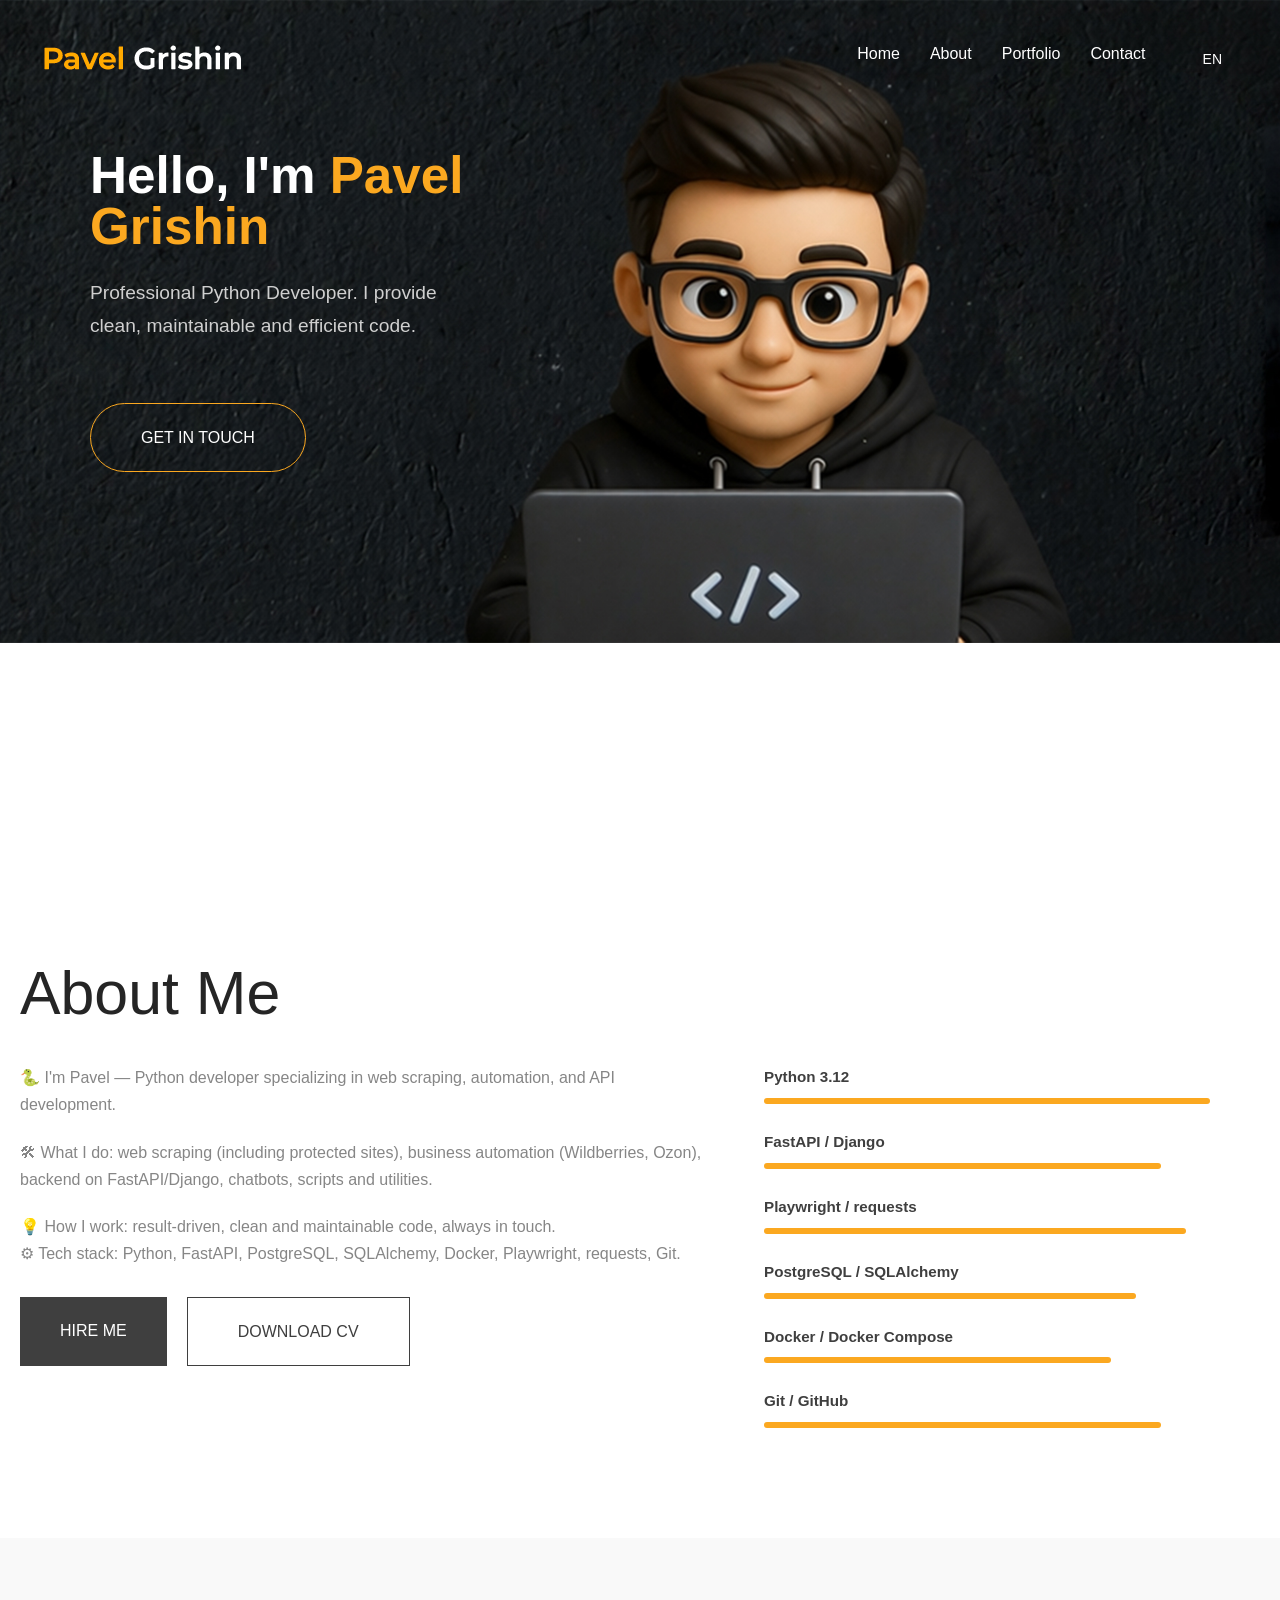
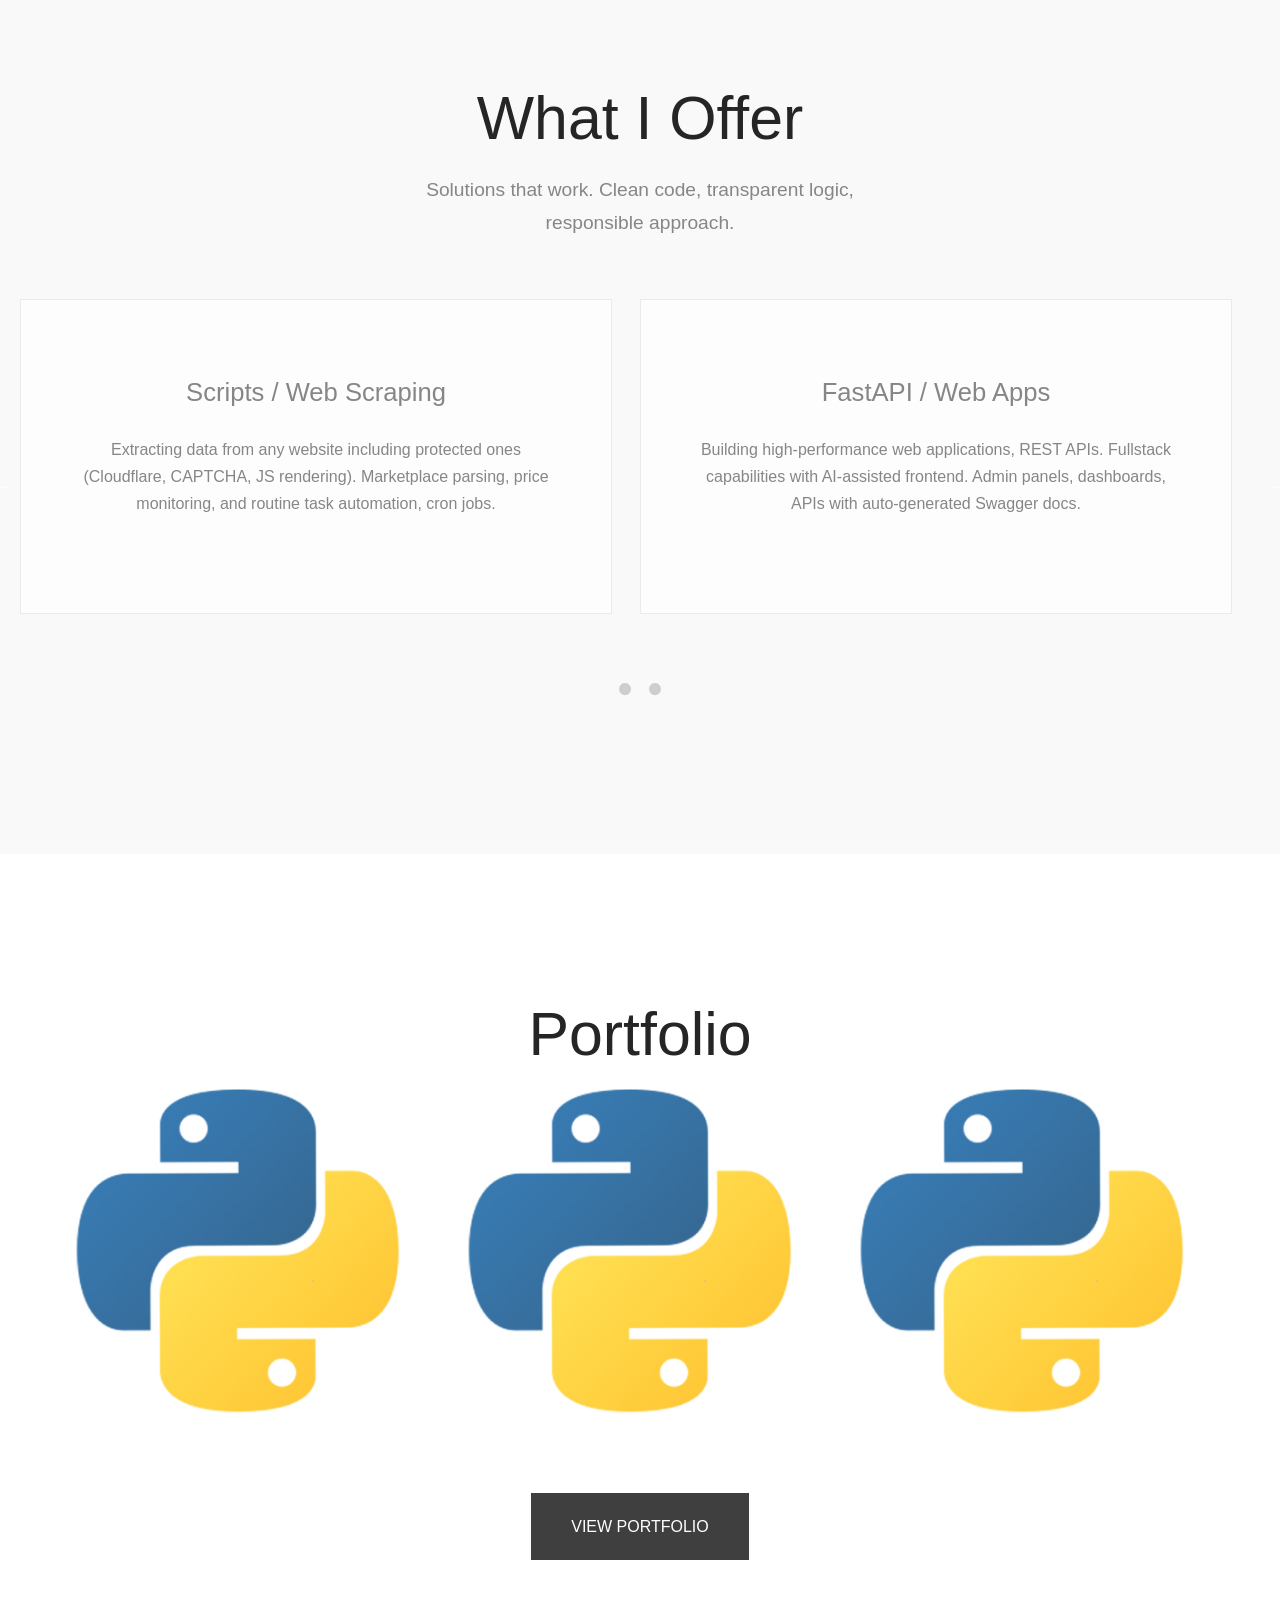
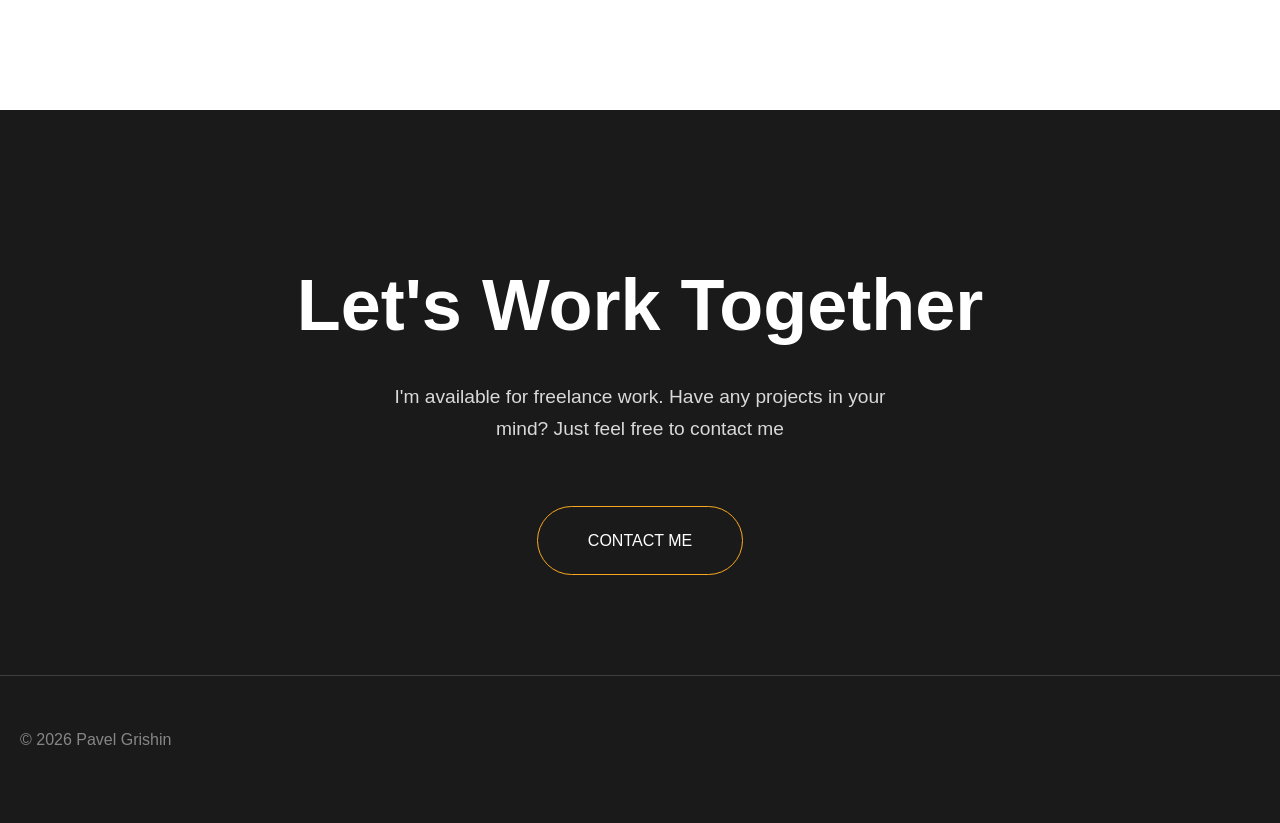
==== commit 149c07e8: "Create deploy dockerlfile, nginx.conf" ====
--- a/templates/index.html
+++ b/templates/index.html
@@ -121,7 +121,7 @@
 			<h1>Hello, I’m <span class="colored">Pavel Grishin</span></h1>
 			<p>Professional Python Developer. I provide clean, maintainable and efficient code.</p>
 			<div class="btn-wrap">
-				<a href="#" class="btn-outline-orange btn-pill">Get in touch</a>
+				<a href="#" class="btn-outline-orange btn-pill open-contact-modal">Get in touch</a>
 			</div>
 			<div class="socila-links">
     		<ul>
@@ -131,12 +131,12 @@
             		</a>
         		</li>
         		<li>
-            		<a href="https://linkedin.com/in/PavelGRI333" target="_blank">
+            		<a href="https://www.linkedin.com/in/pasha-grishin-751449398" target="_blank">
                 		<span class="iconify" data-icon="mdi:linkedin"></span>
             		</a>
         		</li>
         		<li>
-            		<a href="https://t.me/pavelgrishin" target="_blank">
+            		<a href="https://t.me/pasha282g" target="_blank">
                 		<span class="iconify" data-icon="mdi:telegram"></span>
             		</a>
         		</li>
@@ -164,10 +164,13 @@
 						<strong>⚙ Stack:</strong> Python, FastAPI, PostgreSQL, Docker, Playwright, Git.</p>
 						<div class="general-button">
 							<div class="btn-wrap">
-								<a href="#" class="btn-accent">Hire Me</a>
+								<a href="#" class="btn-accent open-contact-modal">Hire Me</a>
 							</div>
 							<div class="btn-wrap">
-								<a href="#" class="btn-outline-dark">Download CV</a>
+								<a
+										href="https://krasnodar.hh.ru/resume_converter/%D0%93%D1%80%D0%B8%D1%88%D0%B8%D0%BD%20%D0%9F%D0%B0%D0%B2%D0%B5%D0%BB%20%D0%AD%D0%B4%D1%83%D0%B0%D1%80%D0%B4%D0%BE%D0%B2%D0%B8%D1%87.pdf?hash=2aa1ff1eff102c81ee0039ed1f565347553978&type=pdf&hhtmFrom=resume_list&hhtmSource=resume"
+										class="btn-outline-dark"
+								>Download CV</a>
 							</div>
 						</div>
 					</div>
@@ -318,7 +321,7 @@
 				<h2>Let’s work together</h2>
 				<p>I’m available for freelance work. Have any projects in your mind? Just feel free to contact me</p>
 				<div class="btn-wrap align-center">
-					<a href="#" class="btn-outline-orange btn-pill">Contact me</a>
+					<a href="#" class="btn-outline-orange btn-pill open-contact-modal">Contact me</a>
 				</div>
 			</div>
 		</div>
@@ -338,17 +341,17 @@
 					<div class="social-links">
     					<ul>
         					<li>
-            					<a href="https://github.com/pavelgrishin" target="_blank">
+            					<a href="https://github.com/PavelGRI333" target="_blank">
                 					<span class="iconify" data-icon="mdi:github"></span>
             					</a>
         					</li>
         					<li>
-            					<a href="https://linkedin.com/in/pavelgrishin" target="_blank">
+            					<a href="https://www.linkedin.com/in/pasha-grishin-751449398" target="_blank">
                 					<span class="iconify" data-icon="mdi:linkedin"></span>
             					</a>
         					</li>
         					<li>
-            					<a href="https://t.me/pavelgrishin" target="_blank">
+            					<a href="https://t.me/pasha282g" target="_blank">
                 					<span class="iconify" data-icon="mdi:telegram"></span>
 								</a>
         					</li>
@@ -363,7 +366,7 @@
 
 </div><!--entire-wrapper-->
 
-
+	<script src="https://js.hcaptcha.com/1/api.js" async defer></script>
     <script src="../static/js/jquery-1.11.0.min.js"></script>
     <script src="https://code.iconify.design/2/2.0.3/iconify.min.js"></script>
     <script src="../static/js/plugins.js"></script>
@@ -402,192 +405,32 @@
     });
 	</script>
 
-</body>
-
 <div id="contactModal" class="modal">
     <div class="modal-content" style="max-width:500px;">
         <div class="modal-header">
-            <h3>📧 Связаться со мной</h3>
+            <h3>📧 Contact Me</h3>
             <span class="close-modal" onclick="closeContactModal()">&times;</span>
         </div>
         <div class="modal-body">
             <form id="contactForm">
-                <input type="text" id="contactName" placeholder="Ваше имя" required style="width:100%; padding:12px; margin-bottom:15px; border:1px solid #ddd; border-radius:5px;">
-                <input type="email" id="contactEmail" placeholder="Ваш Email" required style="width:100%; padding:12px; margin-bottom:15px; border:1px solid #ddd; border-radius:5px;">
-                <textarea id="contactMessage" placeholder="Ваше сообщение" required rows="5" style="width:100%; padding:12px; margin-bottom:15px; border:1px solid #ddd; border-radius:5px;"></textarea>
+                <input type="text" id="contactName" placeholder="Your Name" required style="width:100%; padding:12px; margin-bottom:15px; border:1px solid #ddd; border-radius:5px;">
+                <input type="email" id="contactEmail" placeholder="Your Email" required style="width:100%; padding:12px; margin-bottom:15px; border:1px solid #ddd; border-radius:5px;">
+                <textarea id="contactMessage" placeholder="Your Message" required rows="5" style="width:100%; padding:12px; margin-bottom:15px; border:1px solid #ddd; border-radius:5px;"></textarea>
 
                 <!-- hCaptcha виджет -->
-                <div class="h-captcha" data-sitekey="10000000-ffff-ffff-ffff-000000000001"></div>
+                <div class="h-captcha" data-sitekey="8a1ea330-dfb0-4146-9040-fa880ddcd6fc"></div>
 
                 <button type="submit" style="background:#fba820; color:white; padding:12px 30px; border:none; border-radius:30px; cursor:pointer; width:100%; margin-top:15px;">
-                    📩 Отправить сообщение
+                    📩 Send Message
                 </button>
             </form>
         </div>
     </div>
 </div>
 
-<script src="https://js.hcaptcha.com/1/api.js" async defer></script>
-
-<script>
-    // Открытие модального окна при клике на кнопку "Contact me"
-    const contactBtn = document.querySelector('#contact .btn-outline-orange');
-    const contactModal = document.getElementById('contactModal');
-
-    if (contactBtn) {
-        contactBtn.addEventListener('click', function(e) {
-            e.preventDefault();
-            contactModal.classList.add('active');
-        });
-    }
-
-    function closeContactModal() {
-        contactModal.classList.remove('active');
-    }
-
-    // Обработка отправки формы
-    const contactForm = document.getElementById('contactForm');
-    if (contactForm) {
-        contactForm.addEventListener('submit', async function(e) {
-            e.preventDefault();
-
-            // Получаем токен от hCaptcha
-            const captchaResponse = document.querySelector('[name="h-captcha-response"]')?.value;
-
-            if (!captchaResponse) {
-                alert('⚠️ Пожалуйста, подтвердите, что вы не робот');
-                return;
-            }
-
-            // Собираем данные
-            const formData = {
-                name: document.getElementById('contactName').value.trim(),
-                email: document.getElementById('contactEmail').value.trim(),
-                description: document.getElementById('contactMessage').value.trim(),
-                'h-captcha-response': captchaResponse
-            };
-
-            // Валидация
-            if (!formData.name || !formData.email || !formData.description) {
-                alert('⚠️ Пожалуйста, заполните все поля');
-                return;
-            }
-
-            // Блокируем кнопку
-            const submitBtn = contactForm.querySelector('button[type="submit"]');
-            const originalText = submitBtn.textContent;
-            submitBtn.disabled = true;
-            submitBtn.textContent = '⏳ Отправка...';
-
-            try {
-                const response = await fetch('/api/v1/contacts', {
-                    method: 'POST',
-                    headers: { 'Content-Type': 'application/json' },
-                    body: JSON.stringify(formData)
-                });
-
-                if (response.ok) {
-                    alert('✅ Сообщение успешно отправлено! Я свяжусь с вами в ближайшее время.');
-                    contactForm.reset();
-                    closeContactModal();
-                    // Сбрасываем капчу
-                    if (typeof hcaptcha !== 'undefined') {
-                        hcaptcha.reset();
-                    }
-                } else {
-                    const error = await response.json();
-                    alert('❌ Ошибка: ' + (error.detail || 'Попробуйте позже'));
-                    // Сбрасываем капчу при ошибке
-                    if (typeof hcaptcha !== 'undefined') {
-                        hcaptcha.reset();
-                    }
-                }
-            } catch (error) {
-                console.error('Ошибка:', error);
-                alert('❌ Ошибка соединения с сервером. Проверьте подключение.');
-            } finally {
-                submitBtn.disabled = false;
-                submitBtn.textContent = originalText;
-            }
-        });
-    }
-
-    // Закрытие модалки по клику вне окна
-    document.querySelectorAll('.modal').forEach(modal => {
-        modal.addEventListener('click', function(e) {
-            if (e.target === modal) {
-                modal.classList.remove('active');
-                if (typeof hcaptcha !== 'undefined') {
-                    hcaptcha.reset();
-                }
-            }
-        });
-    });
-
-    // Закрытие по Escape
-    document.addEventListener('keydown', function(e) {
-        if (e.key === 'Escape') {
-            const modal = document.getElementById('contactModal');
-            if (modal) modal.classList.remove('active');
-        }
-    });
-</script>
-
-<style>
-    .modal {
-        display: none;
-        position: fixed;
-        top: 0;
-        left: 0;
-        width: 100%;
-        height: 100%;
-        background: rgba(0, 0, 0, 0.85);
-        z-index: 10000;
-        align-items: center;
-        justify-content: center;
-    }
-    .modal.active {
-        display: flex;
-    }
-    .modal-content {
-        background: white;
-        border-radius: 12px;
-        max-width: 500px;
-        width: 90%;
-        max-height: 90vh;
-        overflow-y: auto;
-        box-shadow: 0 20px 40px rgba(0,0,0,0.3);
-    }
-    .modal-header {
-        background: #fba820;
-        padding: 15px 20px;
-        color: white;
-        display: flex;
-        justify-content: space-between;
-        align-items: center;
-        border-radius: 12px 12px 0 0;
-    }
-    .modal-header h3 {
-        margin: 0;
-        color: white;
-    }
-    .modal-header .close-modal {
-        cursor: pointer;
-        font-size: 28px;
-        line-height: 1;
-    }
-    .modal-body {
-        padding: 25px;
-    }
-    .modal-body input, .modal-body textarea {
-        font-family: inherit;
-    }
-    .h-captcha {
-        margin: 15px 0;
-        display: flex;
-        justify-content: center;
-    }
-</style>
+
+</body>
+
 
 </html>
 </body>
--- a/static/style.css
+++ b/static/style.css
@@ -1259,3 +1259,66 @@
     color: #fba820;
 }
 
+
+.modal {
+    display: none;
+    position: fixed;
+    top: 0;
+    left: 0;
+    width: 100%;
+    height: 100%;
+    background: rgba(0, 0, 0, 0.85);
+    z-index: 10000;
+    align-items: center;
+    justify-content: center;
+}
+
+.modal.active {
+    display: flex;
+}
+
+.modal-content {
+    background: white;
+    border-radius: 12px;
+    max-width: 500px;
+    width: 90%;
+    max-height: 90vh;
+    overflow-y: auto;
+    box-shadow: 0 20px 40px rgba(0,0,0,0.3);
+}
+
+.modal-header {
+    background: #fba820;
+    padding: 15px 20px;
+    color: white;
+    display: flex;
+    justify-content: space-between;
+    align-items: center;
+    border-radius: 12px 12px 0 0;
+}
+
+.modal-header h3 {
+    margin: 0;
+    color: white;
+}
+
+.modal-header .close-modal {
+    cursor: pointer;
+    font-size: 28px;
+    line-height: 1;
+}
+
+.modal-body {
+    padding: 25px;
+}
+
+.modal-body input,
+.modal-body textarea {
+    font-family: inherit;
+}
+
+.h-captcha {
+    margin: 15px 0;
+    display: flex;
+    justify-content: center;
+}
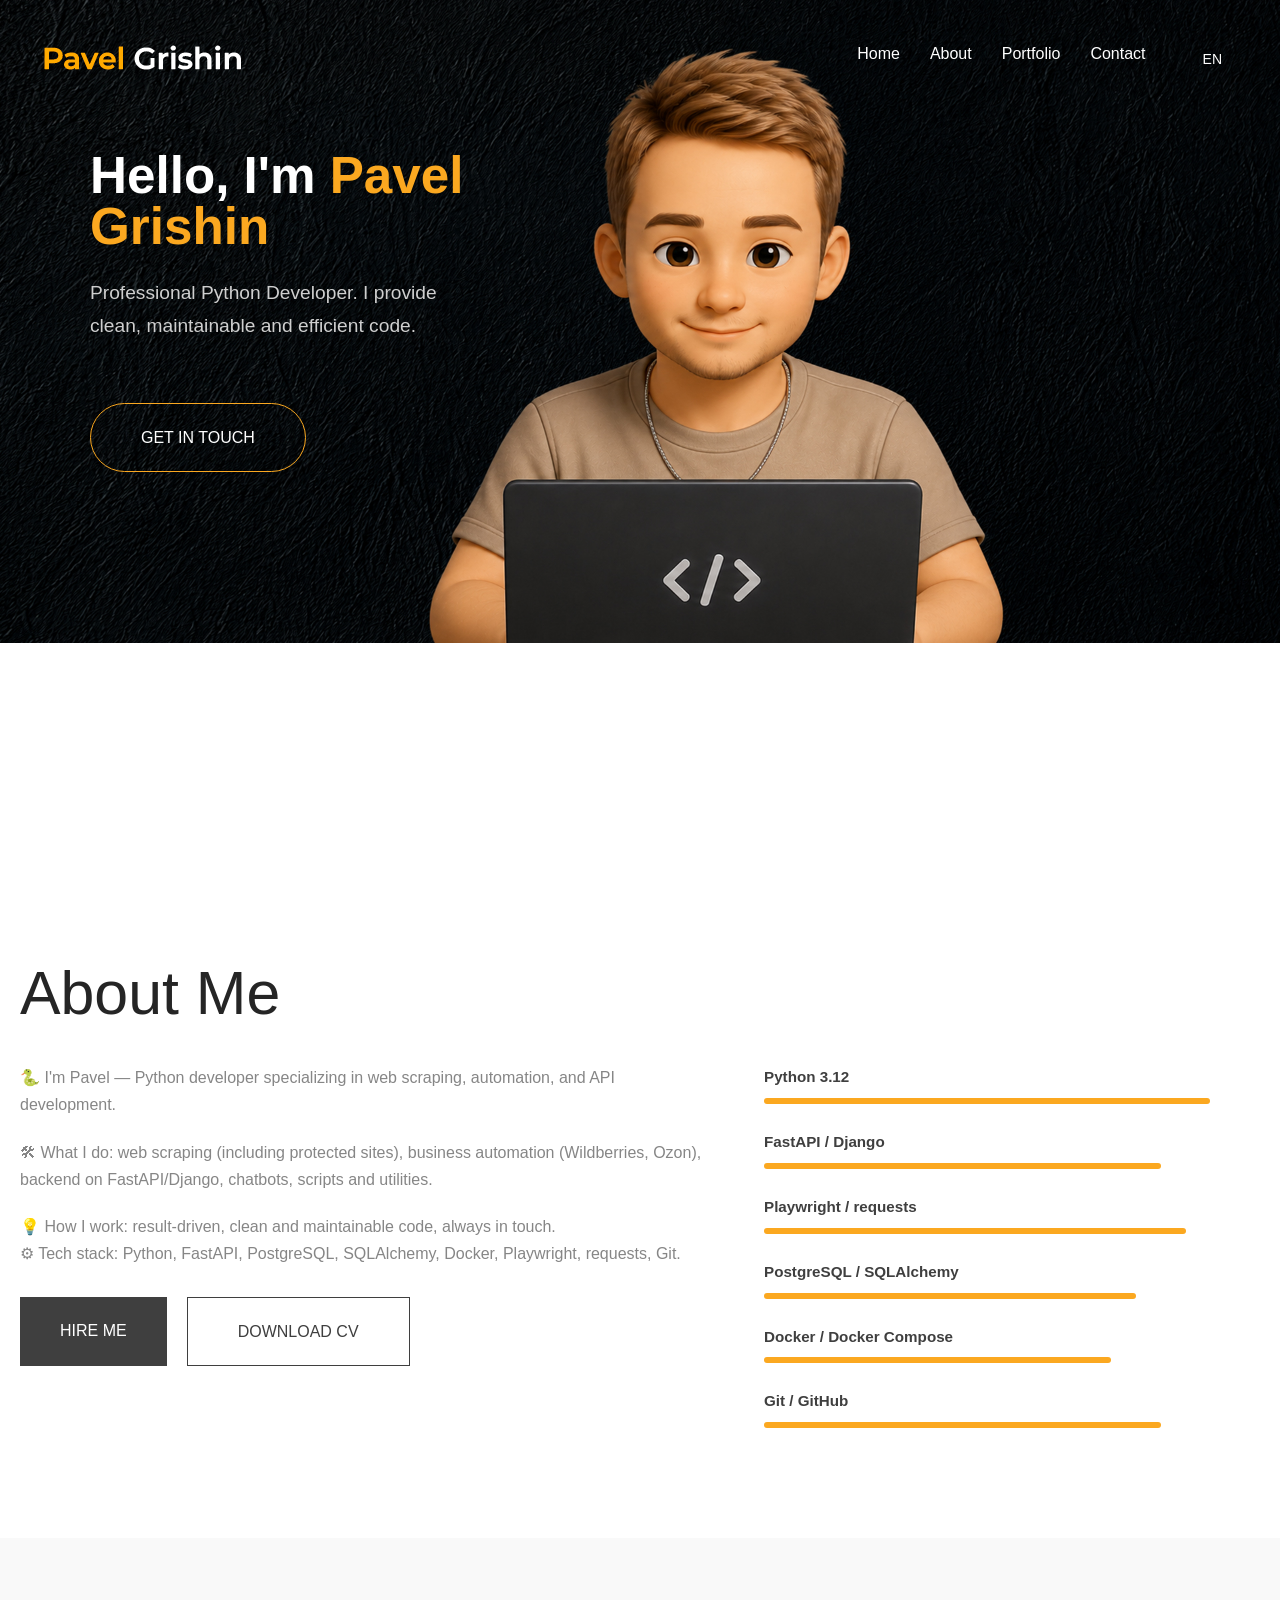
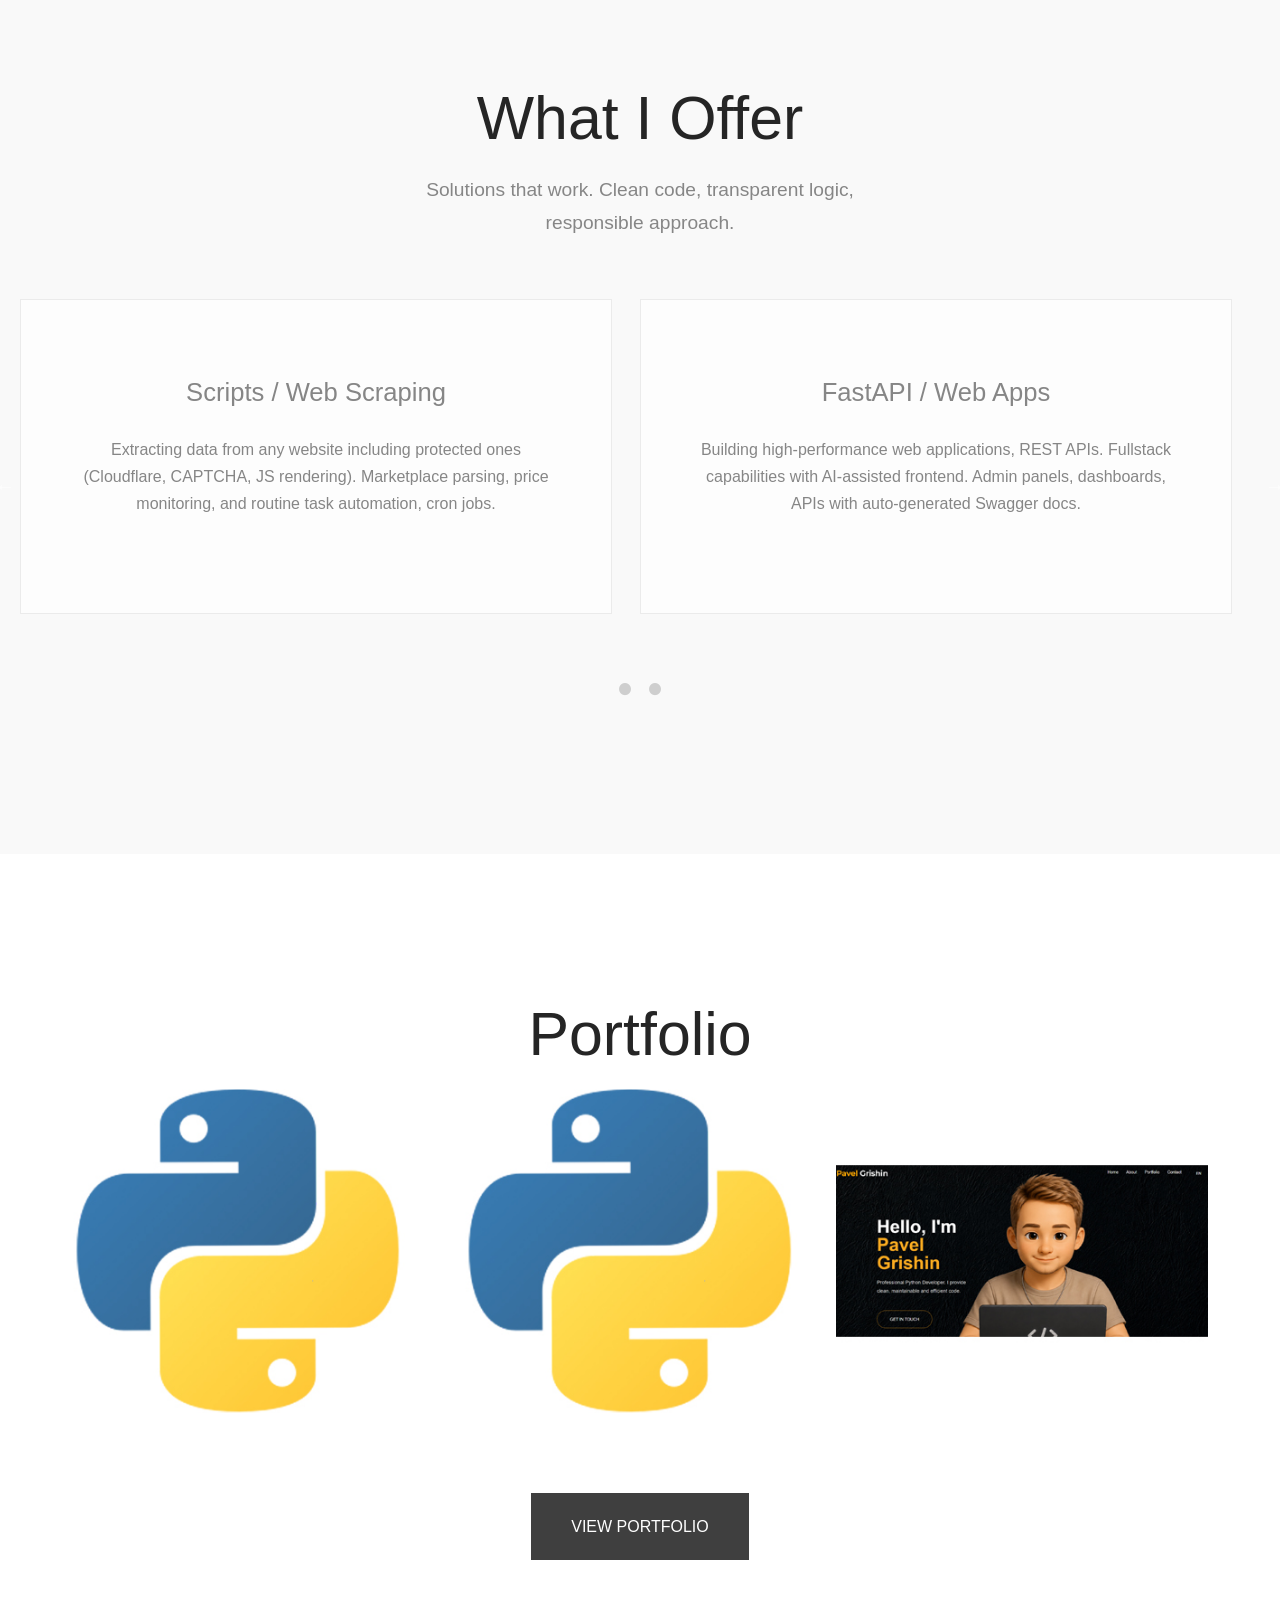
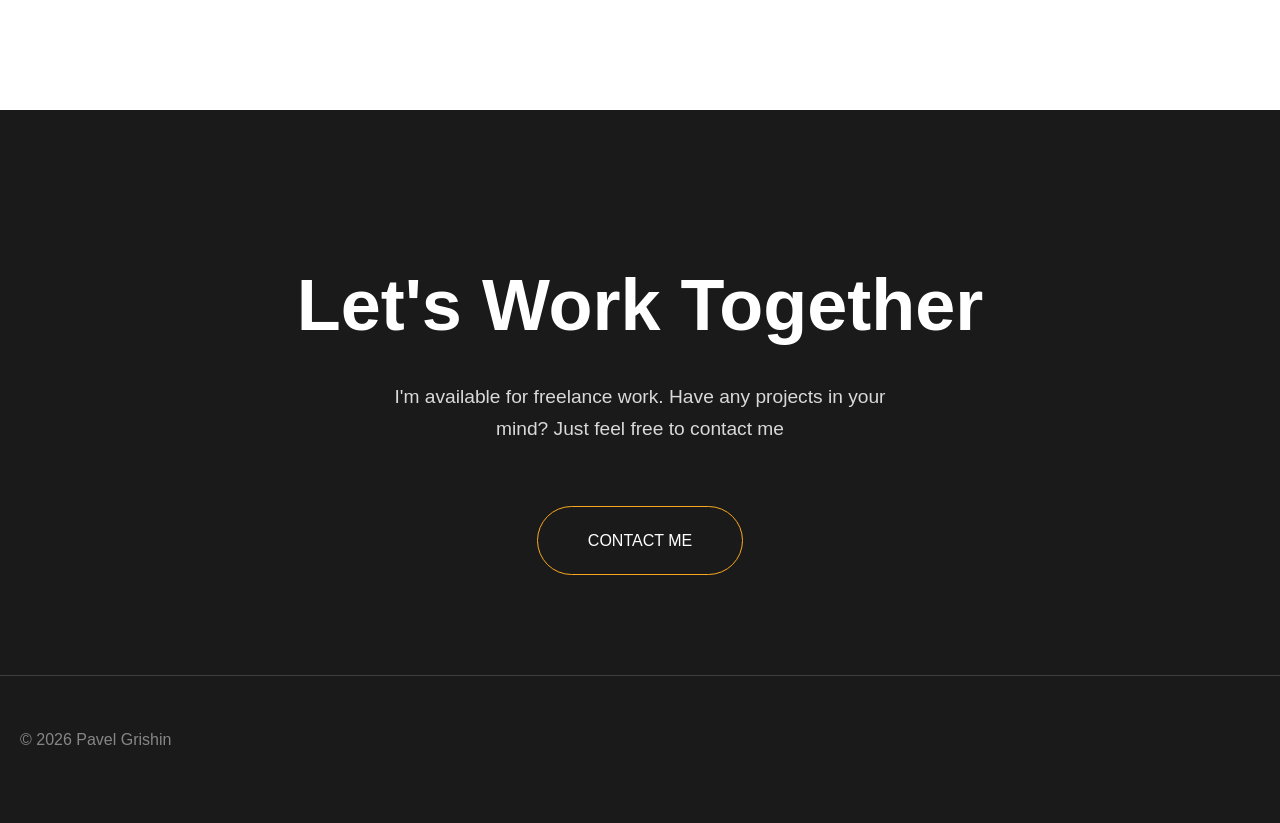
==== commit 4c7d9742: "update link" ====
--- a/templates/index.html
+++ b/templates/index.html
@@ -168,7 +168,7 @@
 							</div>
 							<div class="btn-wrap">
 								<a
-										href="https://krasnodar.hh.ru/resume_converter/%D0%93%D1%80%D0%B8%D1%88%D0%B8%D0%BD%20%D0%9F%D0%B0%D0%B2%D0%B5%D0%BB%20%D0%AD%D0%B4%D1%83%D0%B0%D1%80%D0%B4%D0%BE%D0%B2%D0%B8%D1%87.pdf?hash=2aa1ff1eff102c81ee0039ed1f565347553978&type=pdf&hhtmFrom=resume_list&hhtmSource=resume"
+										href="https://hh.ru/resume_converter/%D0%93%D1%80%D0%B8%D1%88%D0%B8%D0%BD%20%D0%9F%D0%B0%D0%B2%D0%B5%D0%BB%20%D0%AD%D0%B4%D1%83%D0%B0%D1%80%D0%B4%D0%BE%D0%B2%D0%B8%D1%87.pdf?hash=eb122319ff10819e0c0039ed1f446145787875&type=pdf&hhtmFrom=resume_partial_edit&hhtmSource=resume"
 										class="btn-outline-dark"
 								>Download CV</a>
 							</div>
@@ -434,4 +434,4 @@
 
 </html>
 </body>
-</html>+</html>
--- a/static/style.css
+++ b/static/style.css
@@ -546,6 +546,45 @@
       width: 70%;
   }
 }
+//changes
+@media screen and (max-width: 650px) {
+    #billboard {
+        margin-bottom: 60px;
+    }
+    
+    #billboard img.banner-image {
+        height: 400px;
+        object-fit: cover;
+        object-position: center;
+    }
+    
+    #billboard .banner-content {
+        position: relative;
+        margin: -100px 20px 0 20px;
+        width: auto;
+        color: #333;
+        background: #fff;
+        padding: 30px 20px;
+        border-radius: 10px;
+        box-shadow: 0 5px 20px rgba(0,0,0,0.1);
+    }
+    
+    #billboard .banner-header {
+        width: 100%;
+        margin-bottom: 20px;
+    }
+    
+    .banner-content h1 {
+        font-size: 2em;
+        color: #222;
+    }
+    
+    .banner-content p {
+        font-size: 1em;
+        color: #666;
+        padding-bottom: 20px;
+    }
+}
 
 /*----- Social Links
 -------------------------------*/
